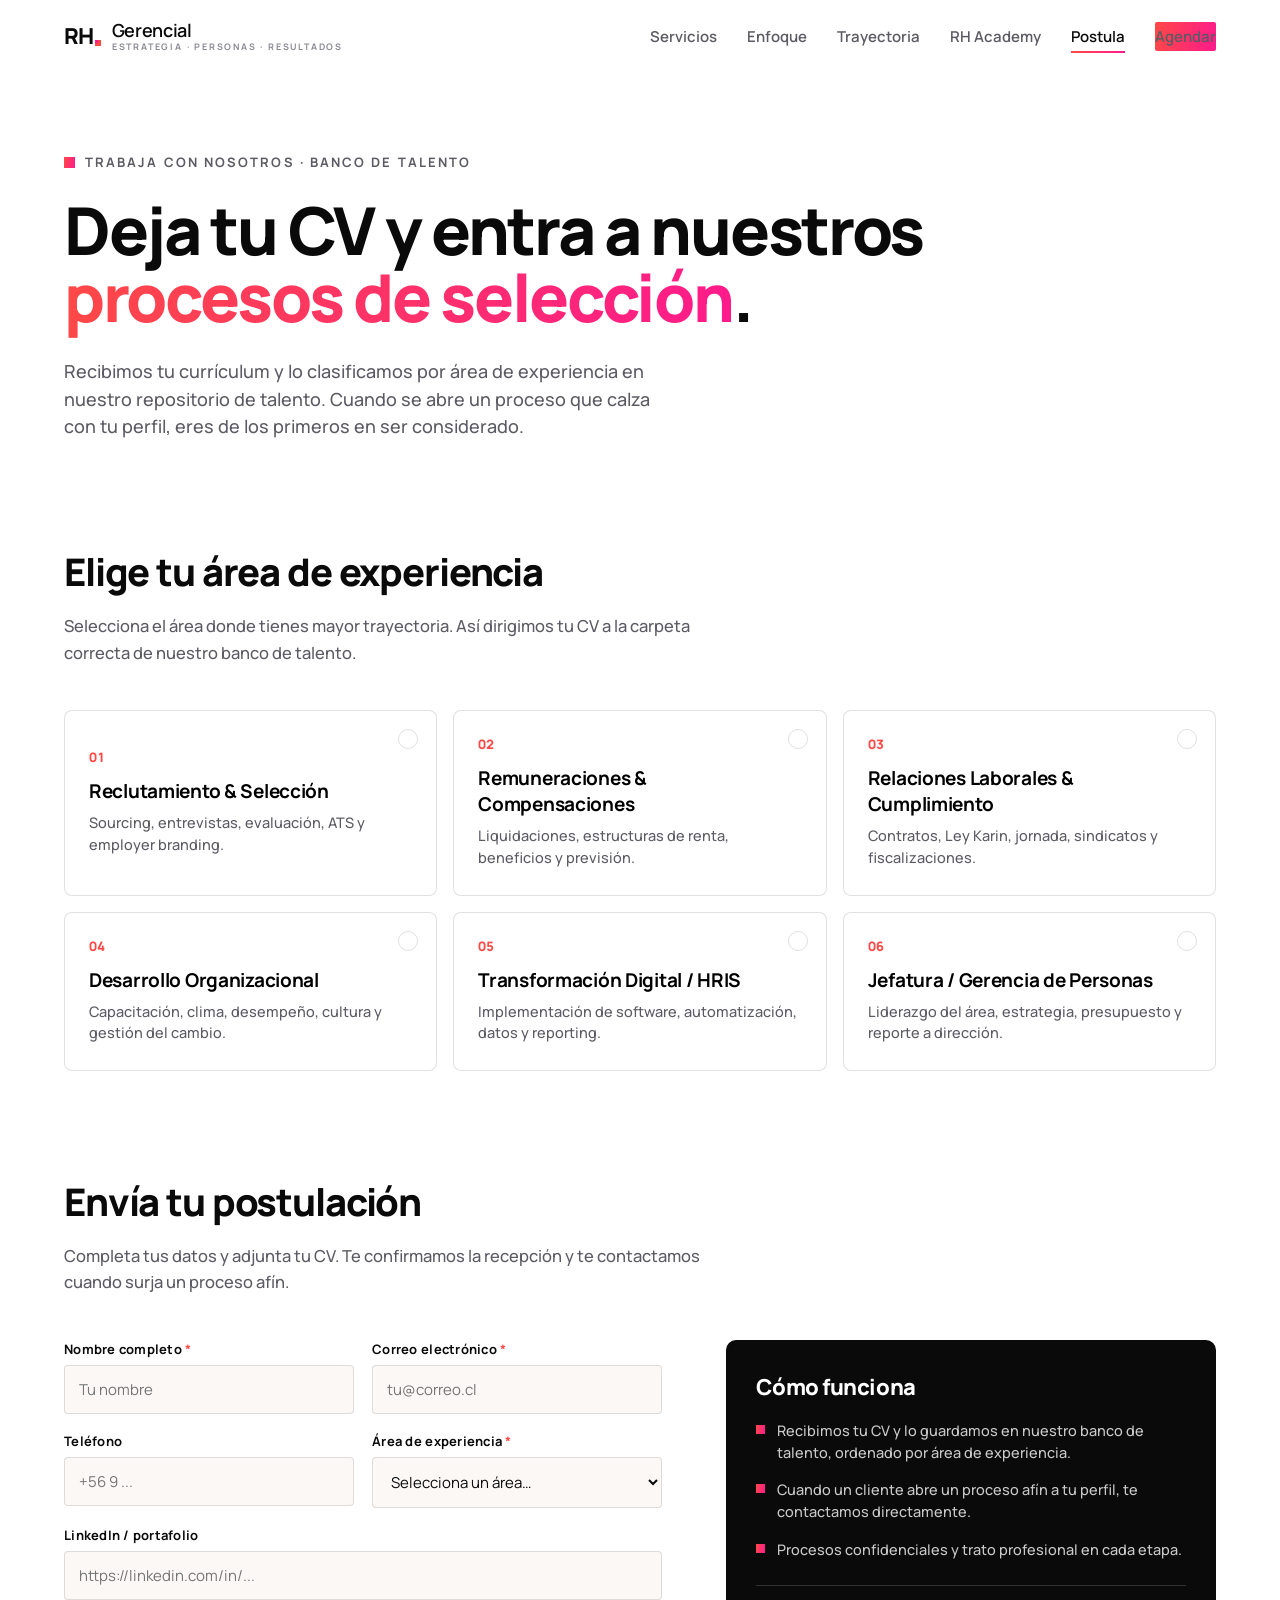
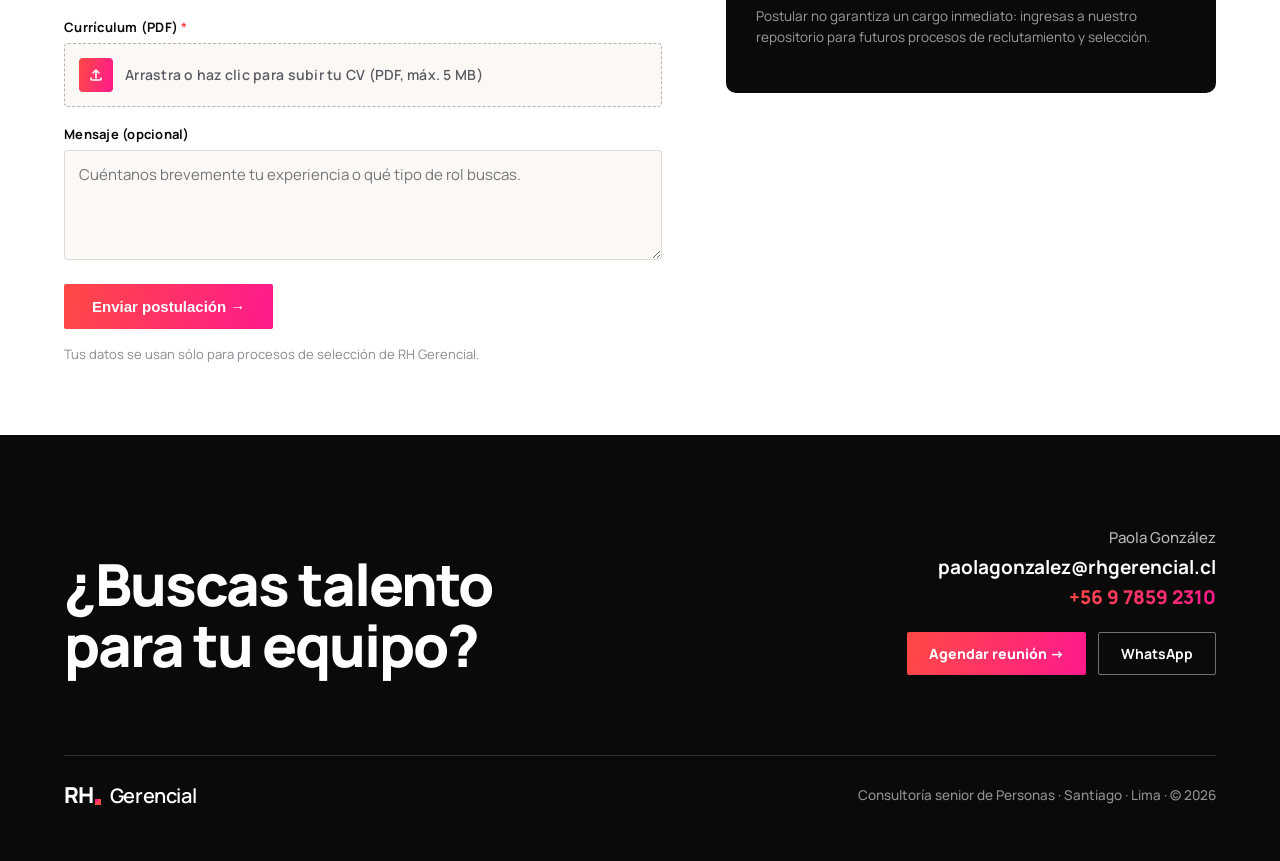
==== postula.html @ 99733caf "actualiza siitio" ====
<!DOCTYPE html>
<html lang="es">
<head>
<meta charset="utf-8" />
<meta name="viewport" content="width=device-width, initial-scale=1" />
<title>Postula · RH Gerencial</title>
<meta name="description" content="Deja tu CV en RH Gerencial. Lo clasificamos por área de experiencia para nuestros procesos de reclutamiento y selección." />
<meta name="theme-color" content="#0A0A0B" />
<link rel="icon" type="image/png" sizes="32x32" href="assets/favicon/favicon-32.png" />
<link rel="preconnect" href="https://fonts.googleapis.com" />
<link rel="preconnect" href="https://fonts.gstatic.com" crossorigin />
<link href="https://fonts.googleapis.com/css2?family=Manrope:wght@400;500;600;700;800&display=swap" rel="stylesheet" />
<link rel="stylesheet" href="site.css" />
<style>
  .page-hero { padding-top: clamp(48px, 7vw, 80px); }
  .page-hero h1 { font-weight: 800; font-size: clamp(36px, 5.4vw, 66px); line-height: 1.02; letter-spacing: -0.035em; margin: 0; max-width: 900px; text-wrap: balance; }
  .page-hero .lead { font-size: 18px; line-height: 1.55; color: var(--grey); font-weight: 500; max-width: 620px; margin: 26px 0 0; }

  .section { padding-top: clamp(60px, 9vw, 104px); }
  .blk-head h2 { font-weight: 800; font-size: clamp(26px, 3.2vw, 38px); letter-spacing: -0.03em; margin: 0; }
  .blk-head p { font-size: 16.5px; line-height: 1.6; color: var(--grey); font-weight: 500; margin: 16px 0 0; max-width: 640px; }

  /* areas */
  .areas { display: grid; grid-template-columns: repeat(3, 1fr); gap: 16px; margin-top: 44px; }
  .area-card { text-align: left; border: 1px solid var(--rule); border-radius: 8px; padding: 24px 24px 26px; background: var(--white); cursor: pointer; font-family: inherit; transition: border-color .2s, transform .2s, background .2s; position: relative; }
  .area-card:hover { border-color: var(--coral); transform: translateY(-3px); }
  .area-card.sel { border-color: transparent; background: linear-gradient(var(--white), var(--white)) padding-box, var(--grad) border-box; border: 1.5px solid transparent; }
  .area-card .ac-n { font-size: 13px; font-weight: 800; color: var(--coral); font-variant-numeric: tabular-nums; }
  .area-card h3 { font-weight: 700; font-size: 19px; letter-spacing: -0.015em; margin: 12px 0 8px; }
  .area-card p { font-size: 14.5px; line-height: 1.5; color: var(--grey); font-weight: 500; margin: 0; }
  .area-card .tick { position: absolute; top: 18px; right: 18px; width: 20px; height: 20px; border-radius: 50%; border: 1.5px solid var(--rule); display: grid; place-items: center; transition: .2s; }
  .area-card.sel .tick { border-color: transparent; background: var(--grad); }
  .area-card .tick svg { width: 11px; height: 11px; opacity: 0; transition: .2s; }
  .area-card.sel .tick svg { opacity: 1; }

  /* form */
  .form-wrap { margin-top: 44px; display: grid; grid-template-columns: 1.1fr 0.9fr; gap: clamp(32px, 5vw, 72px); align-items: start; }
  .apply-form { display: grid; grid-template-columns: 1fr 1fr; gap: 18px; }
  .field { display: flex; flex-direction: column; gap: 7px; }
  .field.full { grid-column: 1 / -1; }
  .field label { font-size: 13px; font-weight: 700; letter-spacing: 0.02em; color: var(--black); }
  .field label .req { color: var(--coral); }
  .field input, .field select, .field textarea {
    font-family: inherit; font-size: 15px; color: var(--black); background: var(--paper3);
    border: 1px solid var(--rule); border-radius: 4px; padding: 13px 14px; min-height: 48px; transition: border-color .18s, background .18s; width: 100%;
  }
  .field textarea { min-height: 110px; resize: vertical; }
  .field input:focus, .field select:focus, .field textarea:focus { outline: none; border-color: var(--fucsia); background: var(--white); }
  .field .file { display: flex; align-items: center; gap: 12px; border: 1px dashed rgba(10,10,11,0.28); border-radius: 4px; padding: 14px; background: var(--paper3); min-height: 48px; cursor: pointer; transition: border-color .18s; }
  .field .file:hover { border-color: var(--coral); }
  .field .file input { display: none; }
  .field .file .fl-ic { width: 34px; height: 34px; border-radius: 4px; background: var(--grad); display: grid; place-items: center; flex: 0 0 auto; }
  .field .file .fl-tx { font-size: 14px; font-weight: 600; color: var(--grey); }
  .form-submit { grid-column: 1 / -1; display: flex; align-items: center; gap: 16px; flex-wrap: wrap; margin-top: 6px; }
  .btn-grad.lg { font-size: 15px; padding: 14px 28px; }
  .form-note { font-size: 13px; color: var(--grey-soft); }

  .aside { background: var(--black); color: var(--white); border-radius: 10px; padding: 32px 30px; }
  .aside h3 { font-weight: 800; font-size: 22px; letter-spacing: -0.02em; margin: 0 0 18px; }
  .aside ul { list-style: none; margin: 0; padding: 0; display: flex; flex-direction: column; gap: 16px; }
  .aside li { display: flex; gap: 12px; align-items: flex-start; font-size: 14.5px; line-height: 1.5; color: rgba(255,255,255,0.78); font-weight: 500; }
  .aside li .b { width: 9px; height: 9px; background: var(--grad); flex: 0 0 auto; margin-top: 5px; }
  .aside .note { margin-top: 24px; padding-top: 20px; border-top: 1px solid rgba(255,255,255,0.16); font-size: 13.5px; color: rgba(255,255,255,0.6); line-height: 1.55; }

  .thanks { display: none; margin-top: 44px; border: 1.5px solid transparent; background: linear-gradient(var(--paper3), var(--paper3)) padding-box, var(--grad) border-box; border-radius: 10px; padding: 32px 30px; }
  .thanks.show { display: block; }
  .thanks h3 { font-weight: 800; font-size: 24px; letter-spacing: -0.02em; margin: 0 0 8px; }
  .thanks p { font-size: 16px; color: var(--grey); font-weight: 500; margin: 0; line-height: 1.55; }

  @media (max-width: 980px) {
    .areas { grid-template-columns: 1fr; }
    .form-wrap { grid-template-columns: 1fr; }
    .apply-form { grid-template-columns: 1fr; }
  }
</style>
<!-- Google tag (gtag.js) -->
<script async src="https://www.googletagmanager.com/gtag/js?id=G-5E2YBWXH9C"></script>
<script>
  window.dataLayer = window.dataLayer || [];
  function gtag(){dataLayer.push(arguments);}
  gtag('js', new Date());

  gtag('config', 'G-5E2YBWXH9C');
</script>
</head>
<body>

<header class="nav" id="site-header">
  <div class="wrap nav-inner">
    <a href="index.html" class="logo lockup" aria-label="RH Gerencial — inicio">
      <span class="rh">RH<span class="sq"><i></i><i></i></span></span>
      <span class="logo-stack">
        <span class="word">Gerencial</span>
        <span class="tagline">Estrategia · Personas · Resultados</span>
      </span>
    </a>
    <nav class="nav-links" id="nav-links">
      <a href="index.html#servicios">Servicios</a>
      <a href="index.html#enfoque">Enfoque</a>
      <a href="index.html#trayectoria">Trayectoria</a>
      <a href="rh-academy.html">RH Academy</a>
      <a href="postula.html" class="active">Postula</a>
      <a href="index.html#contacto" class="btn-grad">Agendar</a>
    </nav>
    <button class="hamburger" id="hamburger" aria-label="Abrir menú" aria-expanded="false">
      <span></span><span></span><span></span>
    </button>
  </div>
</header>

<main>
  <section class="page-hero wrap">
    <div class="label"><span class="dot"></span><span>Trabaja con nosotros · Banco de talento</span></div>
    <h1>Deja tu CV y entra a nuestros <span class="grad-text">procesos de selección</span>.</h1>
    <p class="lead">Recibimos tu currículum y lo clasificamos por área de experiencia en nuestro repositorio de talento. Cuando se abre un proceso que calza con tu perfil, eres de los primeros en ser considerado.</p>
  </section>

  <!-- ÁREAS -->
  <section class="section wrap">
    <div class="blk-head">
      <h2>Elige tu área de experiencia</h2>
      <p>Selecciona el área donde tienes mayor trayectoria. Así dirigimos tu CV a la carpeta correcta de nuestro banco de talento.</p>
    </div>
    <div class="areas" id="areas">
      <button type="button" class="area-card" data-area="Reclutamiento & Selección">
        <span class="tick"><svg viewBox="0 0 12 12" fill="none"><path d="M2 6.5l2.5 2.5L10 3" stroke="#fff" stroke-width="2" stroke-linecap="round" stroke-linejoin="round"/></svg></span>
        <div class="ac-n">01</div><h3>Reclutamiento &amp; Selección</h3>
        <p>Sourcing, entrevistas, evaluación, ATS y employer branding.</p>
      </button>
      <button type="button" class="area-card" data-area="Remuneraciones & Compensaciones">
        <span class="tick"><svg viewBox="0 0 12 12" fill="none"><path d="M2 6.5l2.5 2.5L10 3" stroke="#fff" stroke-width="2" stroke-linecap="round" stroke-linejoin="round"/></svg></span>
        <div class="ac-n">02</div><h3>Remuneraciones &amp; Compensaciones</h3>
        <p>Liquidaciones, estructuras de renta, beneficios y previsión.</p>
      </button>
      <button type="button" class="area-card" data-area="Relaciones Laborales & Cumplimiento">
        <span class="tick"><svg viewBox="0 0 12 12" fill="none"><path d="M2 6.5l2.5 2.5L10 3" stroke="#fff" stroke-width="2" stroke-linecap="round" stroke-linejoin="round"/></svg></span>
        <div class="ac-n">03</div><h3>Relaciones Laborales &amp; Cumplimiento</h3>
        <p>Contratos, Ley Karin, jornada, sindicatos y fiscalizaciones.</p>
      </button>
      <button type="button" class="area-card" data-area="Desarrollo Organizacional">
        <span class="tick"><svg viewBox="0 0 12 12" fill="none"><path d="M2 6.5l2.5 2.5L10 3" stroke="#fff" stroke-width="2" stroke-linecap="round" stroke-linejoin="round"/></svg></span>
        <div class="ac-n">04</div><h3>Desarrollo Organizacional</h3>
        <p>Capacitación, clima, desempeño, cultura y gestión del cambio.</p>
      </button>
      <button type="button" class="area-card" data-area="Transformación Digital / HRIS">
        <span class="tick"><svg viewBox="0 0 12 12" fill="none"><path d="M2 6.5l2.5 2.5L10 3" stroke="#fff" stroke-width="2" stroke-linecap="round" stroke-linejoin="round"/></svg></span>
        <div class="ac-n">05</div><h3>Transformación Digital / HRIS</h3>
        <p>Implementación de software, automatización, datos y reporting.</p>
      </button>
      <button type="button" class="area-card" data-area="Jefatura / Gerencia de Personas">
        <span class="tick"><svg viewBox="0 0 12 12" fill="none"><path d="M2 6.5l2.5 2.5L10 3" stroke="#fff" stroke-width="2" stroke-linecap="round" stroke-linejoin="round"/></svg></span>
        <div class="ac-n">06</div><h3>Jefatura / Gerencia de Personas</h3>
        <p>Liderazgo del área, estrategia, presupuesto y reporte a dirección.</p>
      </button>
    </div>
  </section>

  <!-- FORMULARIO -->
  <section class="section wrap" id="formulario" style="padding-bottom: clamp(40px,7vw,72px)">
    <div class="blk-head">
      <h2>Envía tu postulación</h2>
      <p>Completa tus datos y adjunta tu CV. Te confirmamos la recepción y te contactamos cuando surja un proceso afín.</p>
    </div>

    <div class="form-wrap">
      <!-- Conecta este formulario a tu repositorio: cambia el action por tu endpoint (Google Form, Formspree, ATS o correo). -->
      <form class="apply-form" id="cvForm" novalidate>
        <div class="field">
          <label for="nombre">Nombre completo <span class="req">*</span></label>
          <input type="text" id="nombre" name="nombre" placeholder="Tu nombre" required />
        </div>
        <div class="field">
          <label for="email">Correo electrónico <span class="req">*</span></label>
          <input type="email" id="email" name="email" placeholder="tu@correo.cl" required />
        </div>
        <div class="field">
          <label for="telefono">Teléfono</label>
          <input type="tel" id="telefono" name="telefono" placeholder="+56 9 ..." />
        </div>
        <div class="field">
          <label for="area">Área de experiencia <span class="req">*</span></label>
          <select id="area" name="area" required>
            <option value="" selected disabled>Selecciona un área…</option>
            <option>Reclutamiento &amp; Selección</option>
            <option>Remuneraciones &amp; Compensaciones</option>
            <option>Relaciones Laborales &amp; Cumplimiento</option>
            <option>Desarrollo Organizacional</option>
            <option>Transformación Digital / HRIS</option>
            <option>Jefatura / Gerencia de Personas</option>
          </select>
        </div>
        <div class="field full">
          <label for="linkedin">LinkedIn / portafolio</label>
          <input type="url" id="linkedin" name="linkedin" placeholder="https://linkedin.com/in/..." />
        </div>
        <div class="field full">
          <label>Currículum (PDF) <span class="req">*</span></label>
          <label class="file" for="cv">
            <span class="fl-ic"><svg width="16" height="16" viewBox="0 0 16 16" fill="none"><path d="M8 11V3M8 3L5 6M8 3l3 3M3 11v1a1 1 0 001 1h8a1 1 0 001-1v-1" stroke="#fff" stroke-width="1.6" stroke-linecap="round" stroke-linejoin="round"/></svg></span>
            <span class="fl-tx" id="fileLabel">Arrastra o haz clic para subir tu CV (PDF, máx. 5 MB)</span>
            <input type="file" id="cv" name="cv" accept=".pdf,.doc,.docx" required />
          </label>
        </div>
        <div class="field full">
          <label for="mensaje">Mensaje (opcional)</label>
          <textarea id="mensaje" name="mensaje" placeholder="Cuéntanos brevemente tu experiencia o qué tipo de rol buscas."></textarea>
        </div>
        <div class="form-submit">
          <button type="submit" class="btn-grad lg">Enviar postulación →</button>
          <span class="form-note">Tus datos se usan sólo para procesos de selección de RH Gerencial.</span>
        </div>
      </form>

      <aside class="aside">
        <h3>Cómo funciona</h3>
        <ul>
          <li><span class="b"></span><span>Recibimos tu CV y lo guardamos en nuestro banco de talento, ordenado por área de experiencia.</span></li>
          <li><span class="b"></span><span>Cuando un cliente abre un proceso afín a tu perfil, te contactamos directamente.</span></li>
          <li><span class="b"></span><span>Procesos confidenciales y trato profesional en cada etapa.</span></li>
        </ul>
        <p class="note">Postular no garantiza un cargo inmediato: ingresas a nuestro repositorio para futuros procesos de reclutamiento y selección.</p>
      </aside>
    </div>

    <div class="thanks" id="thanks">
      <h3>¡Gracias por postular! ✦</h3>
      <p>Recibimos tu información y la sumamos a nuestro banco de talento en el área seleccionada. Te contactaremos cuando se abra un proceso afín a tu perfil.</p>
    </div>
  </section>
</main>

<footer class="site" id="contacto">
  <div class="wrap">
    <div class="foot-top">
      <h2>¿Buscas talento<br/>para tu equipo?</h2>
      <div class="foot-contact">
        <div class="name">Paola González</div>
        <a class="mail" href="mailto:paolagonzalez@rhgerencial.cl">paolagonzalez@rhgerencial.cl</a>
        <div class="phone grad-text">+56 9 7859 2310</div>
        <div class="foot-cta">
          <a class="btn-grad" href="index.html#contacto">Agendar reunión →</a>
          <a class="btn-out" href="https://wa.me/56978592310" target="_blank" rel="noopener">WhatsApp</a>
        </div>
      </div>
    </div>
    <div class="foot-bottom">
      <a href="index.html" class="logo">
        <span class="rh" style="color:#fff">RH<span class="sq"><i></i><i></i></span></span>
        <span class="word" style="color:#fff">Gerencial</span>
      </a>
      <span>Consultoría senior de Personas · Santiago · Lima · © 2026</span>
    </div>
  </div>
</footer>

<script src="nav.js"></script>
<script>
  // Area cards <-> select sync
  var areaCards = document.querySelectorAll('#areas .area-card');
  var areaSelect = document.getElementById('area');
  areaCards.forEach(function (c) {
    c.addEventListener('click', function () {
      areaCards.forEach(function (x) { x.classList.remove('sel'); });
      c.classList.add('sel');
      if (areaSelect) areaSelect.value = c.getAttribute('data-area');
    });
  });
  if (areaSelect) areaSelect.addEventListener('change', function () {
    areaCards.forEach(function (x) { x.classList.toggle('sel', x.getAttribute('data-area') === areaSelect.value); });
  });

  // File label
  var cv = document.getElementById('cv');
  var fileLabel = document.getElementById('fileLabel');
  if (cv) cv.addEventListener('change', function () {
    fileLabel.textContent = cv.files && cv.files.length ? cv.files[0].name : 'Arrastra o haz clic para subir tu CV (PDF, máx. 5 MB)';
  });

  // Submit (demo: muestra confirmación. Conecta a tu repositorio reemplazando este bloque.)
  var form = document.getElementById('cvForm');
  var thanks = document.getElementById('thanks');
  if (form) form.addEventListener('submit', function (e) {
    e.preventDefault();
    if (!form.checkValidity()) { form.reportValidity(); return; }
    form.style.display = 'none';
    document.querySelector('.aside').style.display = 'none';
    thanks.classList.add('show');
    thanks.scrollIntoView ? null : null;
    window.scrollTo({ top: thanks.getBoundingClientRect().top + window.scrollY - 100, behavior: 'smooth' });
  });
</script>
</body>
</html>
---- site.css ----
/* ===========================================================
   RH Gerencial — sistema de diseño compartido (Coral & Fucsia)
   Usado por: RH Gerencial.html · RH Academy.html · Postula.html
   =========================================================== */
:root {
  --white:  #FFFFFF;
  --paper2: #F4F4F6;
  --paper3: #FBF8F6;
  --black:  #0A0A0B;
  --black-alt: #141416;
  --grey:   #5B5B63;          /* texto secundario (oscurecido para mejor contraste) */
  --grey-soft: #8A8A92;
  --grey-40: rgba(10,10,11,0.40);
  --rule:   rgba(10,10,11,0.12);
  --coral:  #FF4946;
  --fucsia: #FF1A8C;
  --grad:   linear-gradient(100deg, #FF4946 0%, #FF1A8C 100%);
  --pad:    clamp(20px, 5vw, 64px);
  --maxw:   1320px;
  font-family: "Manrope", system-ui, sans-serif;
}
* { box-sizing: border-box; }
html { scroll-behavior: smooth; }
body {
  margin: 0; background: var(--white); color: var(--black);
  -webkit-font-smoothing: antialiased; text-rendering: optimizeLegibility;
}
section, footer, header { scroll-margin-top: 84px; }
a { color: inherit; text-decoration: none; }
.wrap { max-width: var(--maxw); margin: 0 auto; padding-left: var(--pad); padding-right: var(--pad); }

.grad-text {
  background: var(--grad); -webkit-background-clip: text; background-clip: text;
  -webkit-text-fill-color: transparent; color: transparent;
}
.label { display: flex; align-items: center; gap: 10px; margin-bottom: 26px; }
.label .dot { width: 11px; height: 11px; background: var(--grad); flex: 0 0 auto; }
.label span { font-size: 13px; font-weight: 700; letter-spacing: 0.16em; text-transform: uppercase; color: var(--grey); }

/* ---- LOGO ---- */
.logo { display: inline-flex; align-items: baseline; gap: 9px; }
.logo.lockup { align-items: center; gap: 11px; }
.logo .logo-stack { display: flex; flex-direction: column; gap: 3px; }
.logo.lockup .word { font-size: 18px; line-height: 1; }
.logo .tagline { font-size: 9px; font-weight: 700; letter-spacing: 0.2em; text-transform: uppercase; color: var(--grey-soft); white-space: nowrap; line-height: 1; }
.logo .rh { display: inline-flex; align-items: flex-end; font-weight: 800; font-size: 22px; letter-spacing: -0.05em; line-height: 1; }
.logo .sq { position: relative; width: 6px; height: 6px; margin-left: 2px; margin-bottom: 1px; }
.logo .sq i { position: absolute; inset: 0; background: var(--coral); }
.logo .sq i + i { left: 42%; top: 42%; width: 58%; height: 58%; background: var(--fucsia); inset: auto; }
.logo .word { font-weight: 600; font-size: 20px; letter-spacing: -0.02em; }

/* ---- HEADER / NAV ---- */
header.nav {
  position: sticky; top: 0; z-index: 50; background: rgba(255,255,255,0.88);
  backdrop-filter: saturate(180%) blur(14px); -webkit-backdrop-filter: saturate(180%) blur(14px);
  border-bottom: 1px solid transparent; transition: border-color .25s, box-shadow .25s;
}
header.nav.scrolled { border-bottom-color: var(--rule); box-shadow: 0 6px 24px -16px rgba(10,10,11,0.4); }
.nav-inner { display: flex; align-items: center; justify-content: space-between; height: 72px; gap: 24px; }
.nav-links { display: flex; align-items: center; gap: 30px; }
.nav-links a { font-size: 15px; font-weight: 600; color: var(--grey); position: relative; padding: 4px 0; transition: color .18s; white-space: nowrap; }
.nav-links a::after { content: ""; position: absolute; left: 0; bottom: -2px; height: 2px; width: 0; background: var(--grad); transition: width .22s ease; }
.nav-links a:hover { color: var(--black); }
.nav-links a.active { color: var(--black); }
.nav-links a.active::after { width: 100%; }
.nav-links a:hover::after { width: 100%; }
.btn-grad {
  display: inline-flex; align-items: center; gap: 8px; font-size: 14px; font-weight: 800; white-space: nowrap;
  color: var(--white); background: var(--grad); border-radius: 2px; padding: 11px 22px;
  transition: transform .16s ease, box-shadow .16s ease; box-shadow: 0 0 0 rgba(255,26,140,0);
  border: none; cursor: pointer;
}
.btn-grad:hover { transform: translateY(-2px); box-shadow: 0 12px 24px -10px rgba(255,26,140,0.6); }
.btn-out { display: inline-flex; align-items: center; gap: 8px; font-size: 14px; font-weight: 700; white-space: nowrap; color: var(--white);
  border: 1px solid rgba(255,255,255,0.42); border-radius: 2px; padding: 11px 22px; transition: border-color .18s, background .18s; cursor: pointer; }
.btn-out:hover { border-color: var(--white); background: rgba(255,255,255,0.09); }
.btn-dark { display: inline-flex; align-items: center; gap: 8px; font-size: 14px; font-weight: 700; white-space: nowrap; color: var(--black);
  border: 1px solid var(--black); border-radius: 2px; padding: 11px 22px; transition: background .18s, color .18s; cursor: pointer; }
.btn-dark:hover { background: var(--black); color: var(--white); }
.hamburger { display: none; background: none; border: none; cursor: pointer; padding: 8px; }
.hamburger span { display: block; width: 24px; height: 2px; background: var(--black); margin: 5px 0; transition: .25s; }

/* ---- FOOTER / CONTACTO ---- */
footer.site { background: var(--black); color: var(--white); padding: clamp(64px, 9vw, 92px) 0 52px; }
.foot-top { display: flex; justify-content: space-between; align-items: flex-end; gap: 40px; flex-wrap: wrap; }
.foot-top h2 { font-weight: 800; font-size: clamp(34px, 4.8vw, 58px); line-height: 1.04; letter-spacing: -0.035em; margin: 0; }
.foot-contact { text-align: right; min-width: 280px; }
.foot-contact .name { font-size: 15px; color: rgba(255,255,255,0.7); margin-bottom: 6px; font-weight: 500; }
.foot-contact .mail { font-size: 19px; font-weight: 700; }
.foot-contact .mail:hover { text-decoration: underline; }
.foot-contact .phone { font-size: 19px; font-weight: 800; width: fit-content; margin-left: auto; margin-top: 4px; white-space: nowrap; }
.foot-cta { display: flex; gap: 12px; justify-content: flex-end; margin-top: 22px; flex-wrap: wrap; }
.foot-bottom { display: flex; justify-content: space-between; align-items: center; margin-top: 80px; padding-top: 26px; border-top: 1px solid rgba(255,255,255,0.16); font-size: 13.5px; color: rgba(255,255,255,0.55); font-weight: 500; gap: 16px; flex-wrap: wrap; }

/* ---- RESPONSIVE (compartido) ---- */
@media (max-width: 980px) {
  .nav-links { position: fixed; inset: 72px 0 auto 0; flex-direction: column; align-items: flex-start;
    gap: 0; background: var(--white); border-bottom: 1px solid var(--rule); padding: 8px var(--pad) 20px;
    transform: translateY(-130%); transition: transform .3s ease; box-shadow: 0 16px 30px -20px rgba(0,0,0,.4); z-index: 49; }
  .nav-links.open { transform: translateY(0); }
  .nav-links a { width: 100%; padding: 14px 0; font-size: 17px; border-bottom: 1px solid var(--rule); }
  .nav-links a:last-of-type { border-bottom: none; }
  .nav-links .btn-grad { margin-top: 12px; }
  .hamburger { display: block; }
  .foot-top { flex-direction: column; align-items: flex-start; }
  .foot-contact { text-align: left; min-width: 0; }
  .foot-contact .phone { margin-left: 0; }
  .foot-cta { justify-content: flex-start; }
}
@media (prefers-reduced-motion: reduce) { html { scroll-behavior: auto; } }
@media (max-width: 400px) { .logo .tagline { display: none; } }
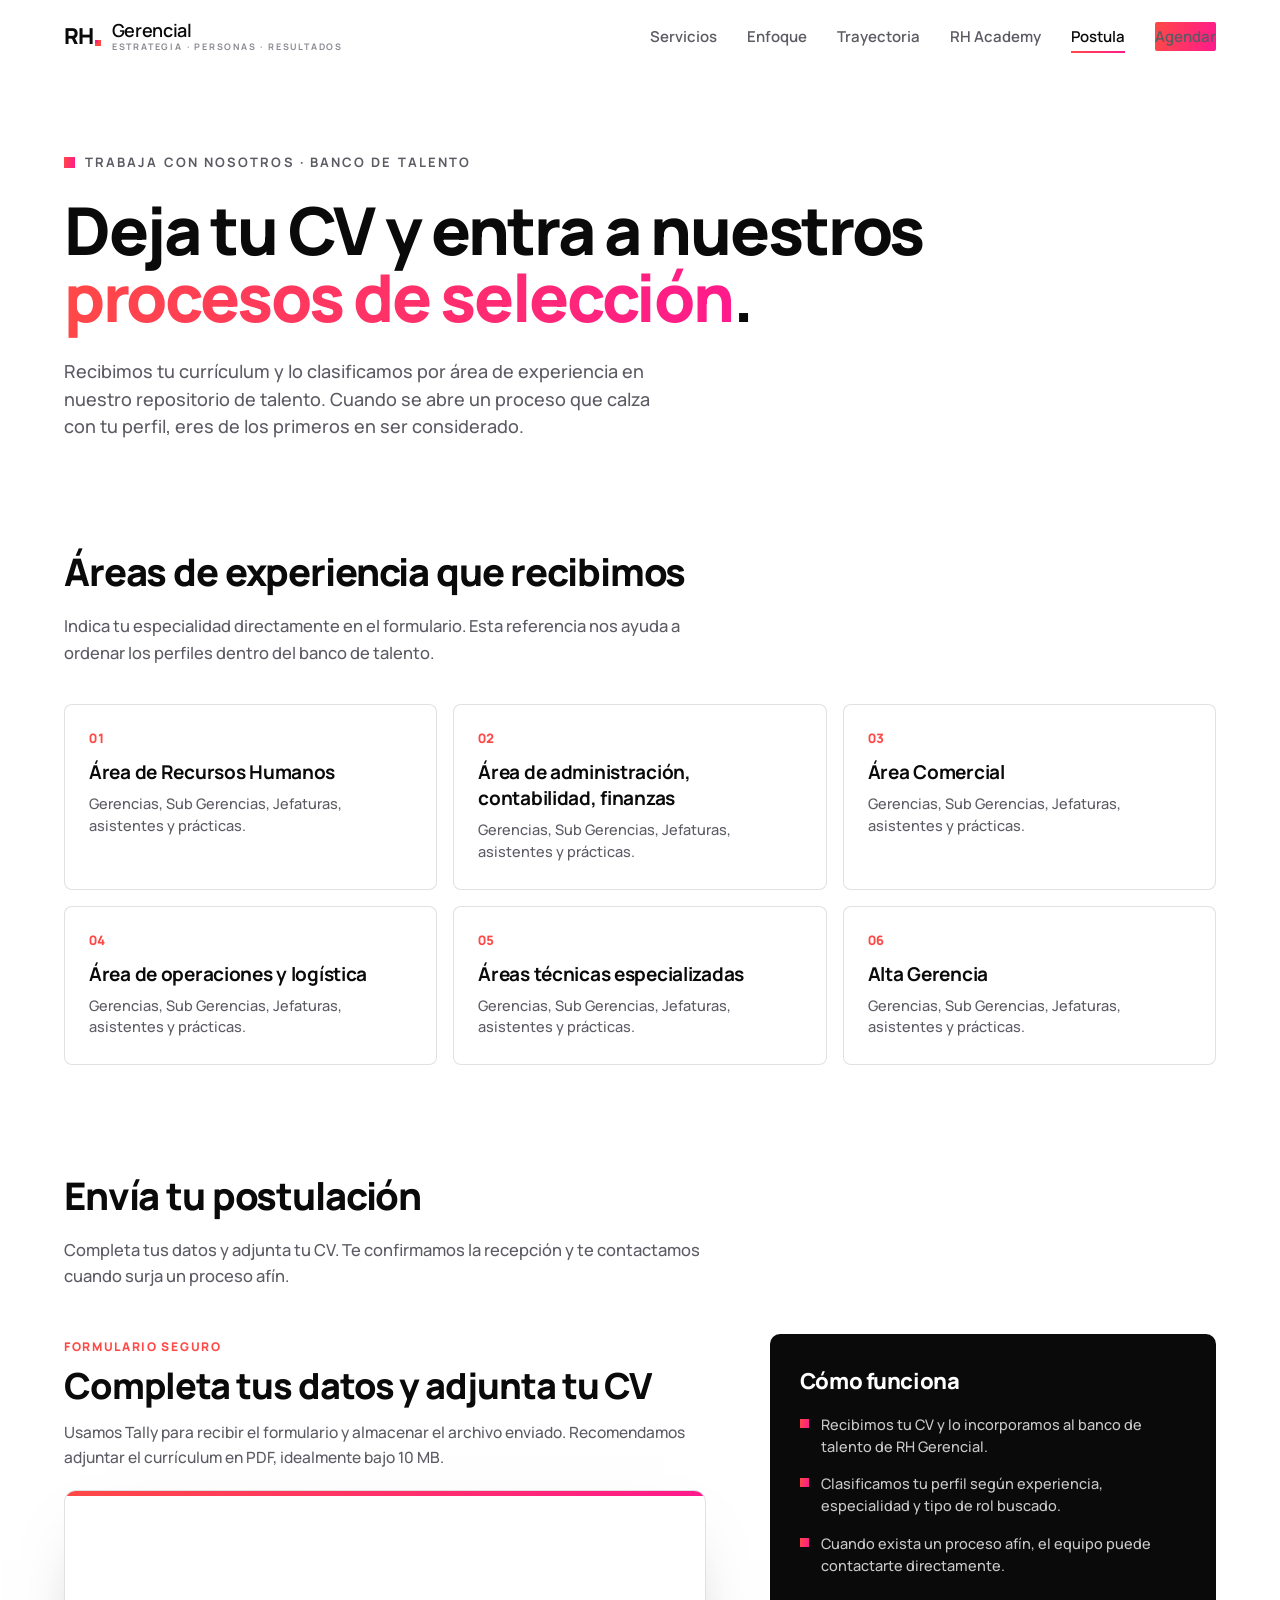
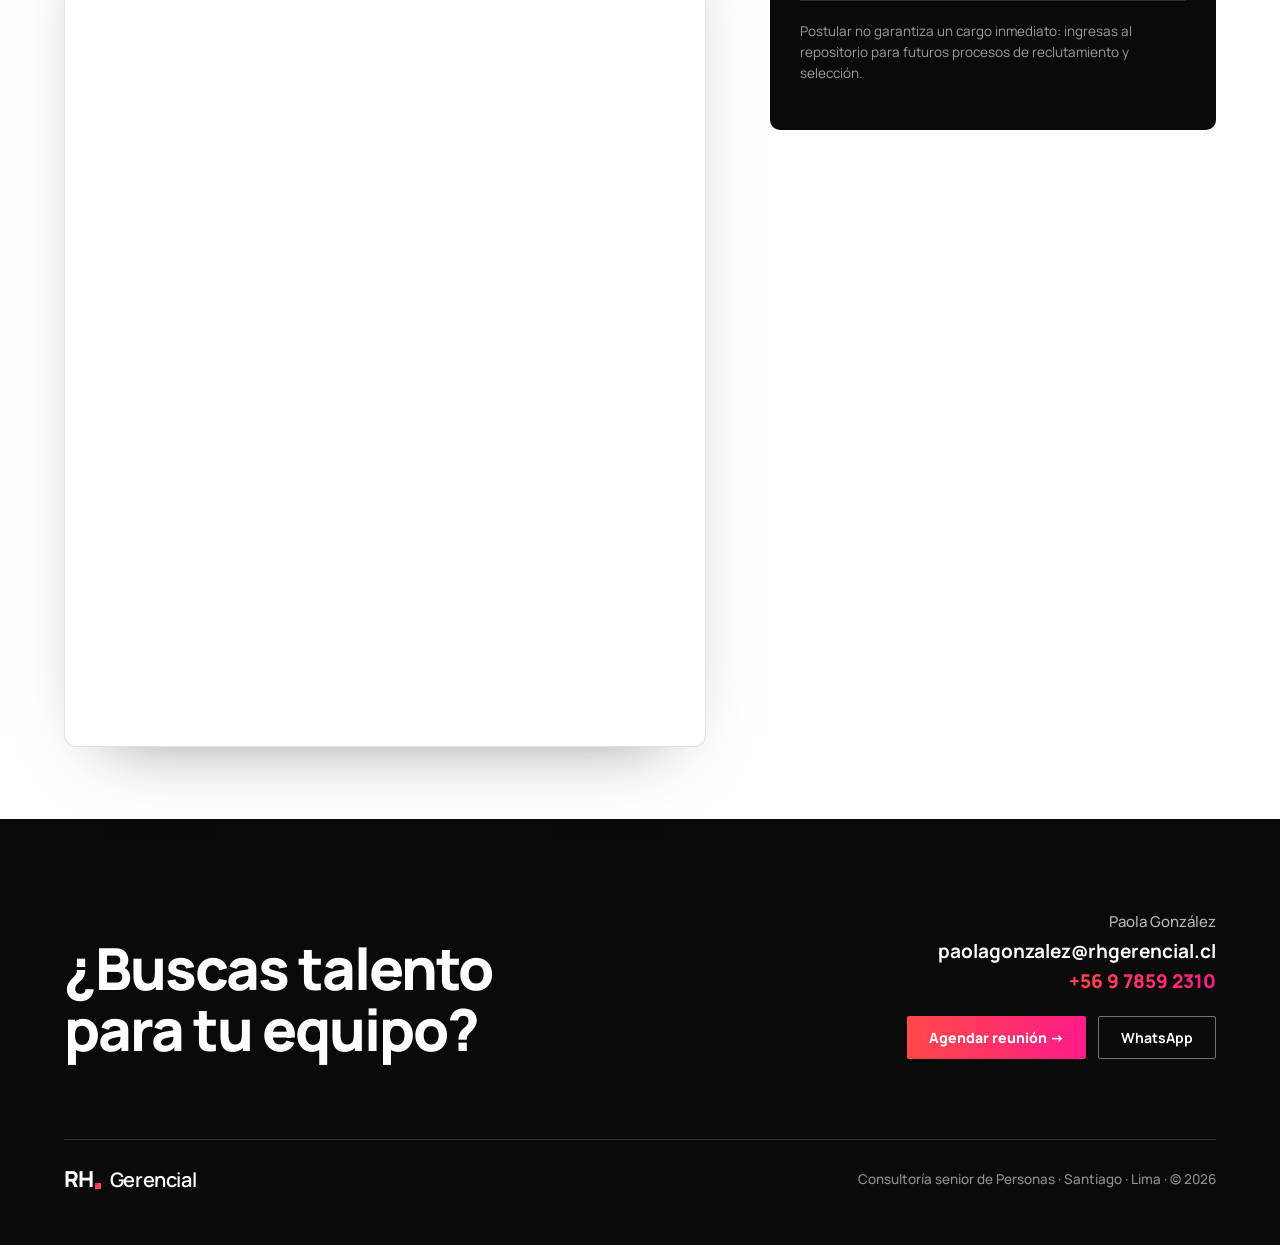
==== commit 3ac8ebee: "Cambios formulario y tarjetas descarga guía" ====
--- a/postula.html
+++ b/postula.html
@@ -1,16 +1,31 @@
 <!DOCTYPE html>
+
 <html lang="es">
 <head>
-<meta charset="utf-8" />
-<meta name="viewport" content="width=device-width, initial-scale=1" />
+<meta charset="utf-8"/>
+<meta content="width=device-width, initial-scale=1" name="viewport"/>
 <title>Postula · RH Gerencial</title>
-<meta name="description" content="Deja tu CV en RH Gerencial. Lo clasificamos por área de experiencia para nuestros procesos de reclutamiento y selección." />
-<meta name="theme-color" content="#0A0A0B" />
-<link rel="icon" type="image/png" sizes="32x32" href="assets/favicon/favicon-32.png" />
-<link rel="preconnect" href="https://fonts.googleapis.com" />
-<link rel="preconnect" href="https://fonts.gstatic.com" crossorigin />
-<link href="https://fonts.googleapis.com/css2?family=Manrope:wght@400;500;600;700;800&display=swap" rel="stylesheet" />
-<link rel="stylesheet" href="site.css" />
+<meta content="Deja tu CV en RH Gerencial. Lo clasificamos por área de experiencia para nuestros procesos de reclutamiento y selección." name="description"/>
+<meta content="#0A0A0B" name="theme-color"/>
+<link href="assets/favicon/favicon.ico" rel="icon" sizes="any"/>
+<link href="assets/favicon/favicon-32.png" rel="icon" sizes="32x32" type="image/png"/>
+<link href="assets/favicon/apple-touch-icon.png" rel="apple-touch-icon" sizes="180x180"/>
+<meta property="og:type" content="website"/>
+<meta property="og:site_name" content="RH Gerencial"/>
+<meta property="og:title" content="Postula · RH Gerencial"/>
+<meta property="og:description" content="Deja tu CV en RH Gerencial. Lo clasificamos por área de experiencia para nuestros procesos de reclutamiento y selección."/>
+<meta property="og:url" content="https://rhgerencial.cl/postula.html"/>
+<meta property="og:image" content="https://rhgerencial.cl/assets/img/og-rh-gerencial.jpg"/>
+<meta property="og:image:width" content="1200"/>
+<meta property="og:image:height" content="630"/>
+<meta name="twitter:card" content="summary_large_image"/>
+<meta name="twitter:title" content="Postula · RH Gerencial"/>
+<meta name="twitter:description" content="Deja tu CV en RH Gerencial. Lo clasificamos por área de experiencia para nuestros procesos de reclutamiento y selección."/>
+<meta name="twitter:image" content="https://rhgerencial.cl/assets/img/og-rh-gerencial.jpg"/>
+<link href="https://fonts.googleapis.com" rel="preconnect"/>
+<link crossorigin="" href="https://fonts.gstatic.com" rel="preconnect"/>
+<link href="https://fonts.googleapis.com/css2?family=Manrope:wght@400;500;600;700;800&amp;display=swap" rel="stylesheet"/>
+<link href="site.css" rel="stylesheet"/>
 <style>
   .page-hero { padding-top: clamp(48px, 7vw, 80px); }
   .page-hero h1 { font-weight: 800; font-size: clamp(36px, 5.4vw, 66px); line-height: 1.02; letter-spacing: -0.035em; margin: 0; max-width: 900px; text-wrap: balance; }
@@ -72,9 +87,33 @@
     .form-wrap { grid-template-columns: 1fr; }
     .apply-form { grid-template-columns: 1fr; }
   }
+
+
+  /* Tally embed integrado */
+  .areas { margin-top: 38px; }
+  .area-card { cursor: default; }
+  .area-card:hover { border-color: var(--rule); transform: none; }
+  .area-card .tick { display: none; }
+
+  .tally-wrap { grid-template-columns: minmax(0, 1.18fr) minmax(280px, 0.82fr); }
+  .tally-panel { min-width: 0; }
+  .tally-panel-head { margin-bottom: 20px; max-width: 760px; }
+  .tally-kicker { display: inline-flex; margin-bottom: 12px; font-size: 12px; font-weight: 800; letter-spacing: 0.14em; text-transform: uppercase; color: var(--coral); }
+  .tally-panel-head h2 { font-weight: 800; font-size: clamp(26px, 3vw, 36px); letter-spacing: -0.03em; line-height: 1.08; margin: 0; }
+  .tally-panel-head p { font-size: 15.5px; line-height: 1.62; color: var(--grey); font-weight: 500; margin: 14px 0 0; }
+  .tally-form-card { position: relative; background: var(--white); border: 1px solid rgba(10,10,11,0.12); border-radius: 12px; overflow: hidden; box-shadow: 0 28px 70px -42px rgba(10,10,11,0.54); }
+  .tally-form-card::before { content: ""; display: block; height: 5px; background: var(--grad); }
+  .tally-form-card iframe { display: block; width: 100%; min-height: 850px; border: 0; background: transparent; }
+  .tally-aside { position: sticky; top: 104px; }
+
+  @media (max-width: 980px) {
+    .tally-wrap { grid-template-columns: 1fr; }
+    .tally-aside { position: static; }
+    .tally-form-card iframe { min-height: 980px; }
+  }
 </style>
 <!-- Google tag (gtag.js) -->
-<script async src="https://www.googletagmanager.com/gtag/js?id=G-5E2YBWXH9C"></script>
+<script async="" src="https://www.googletagmanager.com/gtag/js?id=G-5E2YBWXH9C"></script>
 <script>
   window.dataLayer = window.dataLayer || [];
   function gtag(){dataLayer.push(arguments);}
@@ -84,210 +123,129 @@
 </script>
 </head>
 <body>
-
 <header class="nav" id="site-header">
-  <div class="wrap nav-inner">
-    <a href="index.html" class="logo lockup" aria-label="RH Gerencial — inicio">
-      <span class="rh">RH<span class="sq"><i></i><i></i></span></span>
-      <span class="logo-stack">
-        <span class="word">Gerencial</span>
-        <span class="tagline">Estrategia · Personas · Resultados</span>
-      </span>
-    </a>
-    <nav class="nav-links" id="nav-links">
-      <a href="index.html#servicios">Servicios</a>
-      <a href="index.html#enfoque">Enfoque</a>
-      <a href="index.html#trayectoria">Trayectoria</a>
-      <a href="rh-academy.html">RH Academy</a>
-      <a href="postula.html" class="active">Postula</a>
-      <a href="index.html#contacto" class="btn-grad">Agendar</a>
-    </nav>
-    <button class="hamburger" id="hamburger" aria-label="Abrir menú" aria-expanded="false">
-      <span></span><span></span><span></span>
-    </button>
-  </div>
+<div class="wrap nav-inner">
+<a aria-label="RH Gerencial — inicio" class="logo lockup" href="index.html">
+<span class="rh">RH<span class="sq"><i></i><i></i></span></span>
+<span class="logo-stack">
+<span class="word">Gerencial</span>
+<span class="tagline">Estrategia · Personas · Resultados</span>
+</span>
+</a>
+<nav class="nav-links" id="nav-links">
+<a href="index.html#servicios">Servicios</a>
+<a href="index.html#enfoque">Enfoque</a>
+<a href="index.html#trayectoria">Trayectoria</a>
+<a href="rh-academy.html">RH Academy</a>
+<a class="active" href="postula.html">Postula</a>
+<a class="btn-grad" href="https://calendly.com/paolagonzalez-rhgerencial/30min?month=2026-06" rel="noopener" target="_blank">Agendar</a>
+</nav>
+<button aria-expanded="false" aria-label="Abrir menú" class="hamburger" id="hamburger">
+<span></span><span></span><span></span>
+</button>
+</div>
 </header>
-
 <main>
-  <section class="page-hero wrap">
-    <div class="label"><span class="dot"></span><span>Trabaja con nosotros · Banco de talento</span></div>
-    <h1>Deja tu CV y entra a nuestros <span class="grad-text">procesos de selección</span>.</h1>
-    <p class="lead">Recibimos tu currículum y lo clasificamos por área de experiencia en nuestro repositorio de talento. Cuando se abre un proceso que calza con tu perfil, eres de los primeros en ser considerado.</p>
-  </section>
-
-  <!-- ÁREAS -->
-  <section class="section wrap">
-    <div class="blk-head">
-      <h2>Elige tu área de experiencia</h2>
-      <p>Selecciona el área donde tienes mayor trayectoria. Así dirigimos tu CV a la carpeta correcta de nuestro banco de talento.</p>
-    </div>
-    <div class="areas" id="areas">
-      <button type="button" class="area-card" data-area="Reclutamiento & Selección">
-        <span class="tick"><svg viewBox="0 0 12 12" fill="none"><path d="M2 6.5l2.5 2.5L10 3" stroke="#fff" stroke-width="2" stroke-linecap="round" stroke-linejoin="round"/></svg></span>
-        <div class="ac-n">01</div><h3>Reclutamiento &amp; Selección</h3>
-        <p>Sourcing, entrevistas, evaluación, ATS y employer branding.</p>
-      </button>
-      <button type="button" class="area-card" data-area="Remuneraciones & Compensaciones">
-        <span class="tick"><svg viewBox="0 0 12 12" fill="none"><path d="M2 6.5l2.5 2.5L10 3" stroke="#fff" stroke-width="2" stroke-linecap="round" stroke-linejoin="round"/></svg></span>
-        <div class="ac-n">02</div><h3>Remuneraciones &amp; Compensaciones</h3>
-        <p>Liquidaciones, estructuras de renta, beneficios y previsión.</p>
-      </button>
-      <button type="button" class="area-card" data-area="Relaciones Laborales & Cumplimiento">
-        <span class="tick"><svg viewBox="0 0 12 12" fill="none"><path d="M2 6.5l2.5 2.5L10 3" stroke="#fff" stroke-width="2" stroke-linecap="round" stroke-linejoin="round"/></svg></span>
-        <div class="ac-n">03</div><h3>Relaciones Laborales &amp; Cumplimiento</h3>
-        <p>Contratos, Ley Karin, jornada, sindicatos y fiscalizaciones.</p>
-      </button>
-      <button type="button" class="area-card" data-area="Desarrollo Organizacional">
-        <span class="tick"><svg viewBox="0 0 12 12" fill="none"><path d="M2 6.5l2.5 2.5L10 3" stroke="#fff" stroke-width="2" stroke-linecap="round" stroke-linejoin="round"/></svg></span>
-        <div class="ac-n">04</div><h3>Desarrollo Organizacional</h3>
-        <p>Capacitación, clima, desempeño, cultura y gestión del cambio.</p>
-      </button>
-      <button type="button" class="area-card" data-area="Transformación Digital / HRIS">
-        <span class="tick"><svg viewBox="0 0 12 12" fill="none"><path d="M2 6.5l2.5 2.5L10 3" stroke="#fff" stroke-width="2" stroke-linecap="round" stroke-linejoin="round"/></svg></span>
-        <div class="ac-n">05</div><h3>Transformación Digital / HRIS</h3>
-        <p>Implementación de software, automatización, datos y reporting.</p>
-      </button>
-      <button type="button" class="area-card" data-area="Jefatura / Gerencia de Personas">
-        <span class="tick"><svg viewBox="0 0 12 12" fill="none"><path d="M2 6.5l2.5 2.5L10 3" stroke="#fff" stroke-width="2" stroke-linecap="round" stroke-linejoin="round"/></svg></span>
-        <div class="ac-n">06</div><h3>Jefatura / Gerencia de Personas</h3>
-        <p>Liderazgo del área, estrategia, presupuesto y reporte a dirección.</p>
-      </button>
-    </div>
-  </section>
-
-  <!-- FORMULARIO -->
-  <section class="section wrap" id="formulario" style="padding-bottom: clamp(40px,7vw,72px)">
-    <div class="blk-head">
-      <h2>Envía tu postulación</h2>
-      <p>Completa tus datos y adjunta tu CV. Te confirmamos la recepción y te contactamos cuando surja un proceso afín.</p>
-    </div>
-
-    <div class="form-wrap">
-      <!-- Conecta este formulario a tu repositorio: cambia el action por tu endpoint (Google Form, Formspree, ATS o correo). -->
-      <form class="apply-form" id="cvForm" novalidate>
-        <div class="field">
-          <label for="nombre">Nombre completo <span class="req">*</span></label>
-          <input type="text" id="nombre" name="nombre" placeholder="Tu nombre" required />
-        </div>
-        <div class="field">
-          <label for="email">Correo electrónico <span class="req">*</span></label>
-          <input type="email" id="email" name="email" placeholder="tu@correo.cl" required />
-        </div>
-        <div class="field">
-          <label for="telefono">Teléfono</label>
-          <input type="tel" id="telefono" name="telefono" placeholder="+56 9 ..." />
-        </div>
-        <div class="field">
-          <label for="area">Área de experiencia <span class="req">*</span></label>
-          <select id="area" name="area" required>
-            <option value="" selected disabled>Selecciona un área…</option>
-            <option>Reclutamiento &amp; Selección</option>
-            <option>Remuneraciones &amp; Compensaciones</option>
-            <option>Relaciones Laborales &amp; Cumplimiento</option>
-            <option>Desarrollo Organizacional</option>
-            <option>Transformación Digital / HRIS</option>
-            <option>Jefatura / Gerencia de Personas</option>
-          </select>
-        </div>
-        <div class="field full">
-          <label for="linkedin">LinkedIn / portafolio</label>
-          <input type="url" id="linkedin" name="linkedin" placeholder="https://linkedin.com/in/..." />
-        </div>
-        <div class="field full">
-          <label>Currículum (PDF) <span class="req">*</span></label>
-          <label class="file" for="cv">
-            <span class="fl-ic"><svg width="16" height="16" viewBox="0 0 16 16" fill="none"><path d="M8 11V3M8 3L5 6M8 3l3 3M3 11v1a1 1 0 001 1h8a1 1 0 001-1v-1" stroke="#fff" stroke-width="1.6" stroke-linecap="round" stroke-linejoin="round"/></svg></span>
-            <span class="fl-tx" id="fileLabel">Arrastra o haz clic para subir tu CV (PDF, máx. 5 MB)</span>
-            <input type="file" id="cv" name="cv" accept=".pdf,.doc,.docx" required />
-          </label>
-        </div>
-        <div class="field full">
-          <label for="mensaje">Mensaje (opcional)</label>
-          <textarea id="mensaje" name="mensaje" placeholder="Cuéntanos brevemente tu experiencia o qué tipo de rol buscas."></textarea>
-        </div>
-        <div class="form-submit">
-          <button type="submit" class="btn-grad lg">Enviar postulación →</button>
-          <span class="form-note">Tus datos se usan sólo para procesos de selección de RH Gerencial.</span>
-        </div>
-      </form>
-
-      <aside class="aside">
-        <h3>Cómo funciona</h3>
-        <ul>
-          <li><span class="b"></span><span>Recibimos tu CV y lo guardamos en nuestro banco de talento, ordenado por área de experiencia.</span></li>
-          <li><span class="b"></span><span>Cuando un cliente abre un proceso afín a tu perfil, te contactamos directamente.</span></li>
-          <li><span class="b"></span><span>Procesos confidenciales y trato profesional en cada etapa.</span></li>
-        </ul>
-        <p class="note">Postular no garantiza un cargo inmediato: ingresas a nuestro repositorio para futuros procesos de reclutamiento y selección.</p>
-      </aside>
-    </div>
-
-    <div class="thanks" id="thanks">
-      <h3>¡Gracias por postular! ✦</h3>
-      <p>Recibimos tu información y la sumamos a nuestro banco de talento en el área seleccionada. Te contactaremos cuando se abra un proceso afín a tu perfil.</p>
-    </div>
-  </section>
+<section class="page-hero wrap">
+<div class="label"><span class="dot"></span><span>Trabaja con nosotros · Banco de talento</span></div>
+<h1>Deja tu CV y entra a nuestros <span class="grad-text">procesos de selección</span>.</h1>
+<p class="lead">Recibimos tu currículum y lo clasificamos por área de experiencia en nuestro repositorio de talento. Cuando se abre un proceso que calza con tu perfil, eres de los primeros en ser considerado.</p>
+</section>
+<!-- ÁREAS -->
+<section class="section wrap">
+<div class="blk-head">
+<h2>Áreas de experiencia que recibimos</h2>
+<p>Indica tu especialidad directamente en el formulario. Esta referencia nos ayuda a ordenar los perfiles dentro del banco de talento.</p>
+</div>
+<div class="areas" id="areas">
+<article class="area-card">
+
+<div class="ac-n">01</div><h3>Área de Recursos Humanos</h3>
+<p>Gerencias, Sub Gerencias, Jefaturas, asistentes y prácticas.</p>
+</article>
+<article class="area-card">
+
+<div class="ac-n">02</div><h3>Área de administración, contabilidad, finanzas</h3>
+<p>Gerencias, Sub Gerencias, Jefaturas, asistentes y prácticas.</p>
+</article>
+<article class="area-card">
+
+<div class="ac-n">03</div><h3>Área Comercial    </h3>
+<p>Gerencias, Sub Gerencias, Jefaturas, asistentes y prácticas.</p>
+</article>
+<article class="area-card">
+
+<div class="ac-n">04</div><h3>Área de operaciones y logística</h3>
+<p>Gerencias, Sub Gerencias, Jefaturas, asistentes y prácticas.</p>
+</article>
+<article class="area-card">
+
+<div class="ac-n">05</div><h3>Áreas técnicas especializadas</h3>
+<p>Gerencias, Sub Gerencias, Jefaturas, asistentes y prácticas.</p>
+</article>
+<article class="area-card">
+
+<div class="ac-n">06</div><h3>Alta Gerencia</h3>
+<p>Gerencias, Sub Gerencias, Jefaturas, asistentes y prácticas.</p>
+</article>
+</div>
+</section>
+<!-- FORMULARIO -->
+<section class="section wrap" id="formulario" style="padding-bottom: clamp(40px,7vw,72px)">
+<div class="blk-head">
+<h2>Envía tu postulación</h2>
+<p>Completa tus datos y adjunta tu CV. Te confirmamos la recepción y te contactamos cuando surja un proceso afín.</p>
+</div>
+
+<div class="form-wrap tally-wrap">
+<div class="tally-panel">
+<div class="tally-panel-head">
+<span class="tally-kicker">Formulario seguro</span>
+<h2>Completa tus datos y adjunta tu CV</h2>
+<p>Usamos Tally para recibir el formulario y almacenar el archivo enviado. Recomendamos adjuntar el currículum en PDF, idealmente bajo 10 MB.</p>
+</div>
+<div class="tally-form-card">
+<iframe data-tally-src="https://tally.so/embed/PdrebP?alignLeft=1&hideTitle=1&transparentBackground=1&dynamicHeight=1" loading="lazy" width="100%" height="850" frameborder="0" marginheight="0" marginwidth="0" title="Base CV"></iframe>
+</div>
+</div>
+<aside class="aside tally-aside">
+<h3>Cómo funciona</h3>
+<ul>
+<li><span class="b"></span><span>Recibimos tu CV y lo incorporamos al banco de talento de RH Gerencial.</span></li>
+<li><span class="b"></span><span>Clasificamos tu perfil según experiencia, especialidad y tipo de rol buscado.</span></li>
+<li><span class="b"></span><span>Cuando exista un proceso afín, el equipo puede contactarte directamente.</span></li>
+</ul>
+<p class="note">Postular no garantiza un cargo inmediato: ingresas al repositorio para futuros procesos de reclutamiento y selección.</p>
+</aside>
+</div>
+
+
+</section>
 </main>
-
 <footer class="site" id="contacto">
-  <div class="wrap">
-    <div class="foot-top">
-      <h2>¿Buscas talento<br/>para tu equipo?</h2>
-      <div class="foot-contact">
-        <div class="name">Paola González</div>
-        <a class="mail" href="mailto:paolagonzalez@rhgerencial.cl">paolagonzalez@rhgerencial.cl</a>
-        <div class="phone grad-text">+56 9 7859 2310</div>
-        <div class="foot-cta">
-          <a class="btn-grad" href="index.html#contacto">Agendar reunión →</a>
-          <a class="btn-out" href="https://wa.me/56978592310" target="_blank" rel="noopener">WhatsApp</a>
-        </div>
-      </div>
-    </div>
-    <div class="foot-bottom">
-      <a href="index.html" class="logo">
-        <span class="rh" style="color:#fff">RH<span class="sq"><i></i><i></i></span></span>
-        <span class="word" style="color:#fff">Gerencial</span>
-      </a>
-      <span>Consultoría senior de Personas · Santiago · Lima · © 2026</span>
-    </div>
-  </div>
+<div class="wrap">
+<div class="foot-top">
+<h2>¿Buscas talento<br/>para tu equipo?</h2>
+<div class="foot-contact">
+<div class="name">Paola González</div>
+<a class="mail" href="mailto:paolagonzalez@rhgerencial.cl">paolagonzalez@rhgerencial.cl</a>
+<div class="phone grad-text">+56 9 7859 2310</div>
+<div class="foot-cta">
+<a class="btn-grad" href="https://calendly.com/paolagonzalez-rhgerencial/30min?month=2026-06" rel="noopener" target="_blank">Agendar reunión →</a>
+<a class="btn-out" href="https://wa.me/56978592310?text=Hola%2C%20quisiera%20consultar%20por%20los%20servicios%20de%20asesor%C3%ADa%20en%20RRHH" rel="noopener" target="_blank">WhatsApp</a>
+</div>
+</div>
+</div>
+<div class="foot-bottom">
+<a class="logo" href="index.html">
+<span class="rh" style="color:#fff">RH<span class="sq"><i></i><i></i></span></span>
+<span class="word" style="color:#fff">Gerencial</span>
+</a>
+<span>Consultoría senior de Personas · Santiago · Lima · © 2026</span>
+</div>
+</div>
 </footer>
-
 <script src="nav.js"></script>
-<script>
-  // Area cards <-> select sync
-  var areaCards = document.querySelectorAll('#areas .area-card');
-  var areaSelect = document.getElementById('area');
-  areaCards.forEach(function (c) {
-    c.addEventListener('click', function () {
-      areaCards.forEach(function (x) { x.classList.remove('sel'); });
-      c.classList.add('sel');
-      if (areaSelect) areaSelect.value = c.getAttribute('data-area');
-    });
-  });
-  if (areaSelect) areaSelect.addEventListener('change', function () {
-    areaCards.forEach(function (x) { x.classList.toggle('sel', x.getAttribute('data-area') === areaSelect.value); });
-  });
-
-  // File label
-  var cv = document.getElementById('cv');
-  var fileLabel = document.getElementById('fileLabel');
-  if (cv) cv.addEventListener('change', function () {
-    fileLabel.textContent = cv.files && cv.files.length ? cv.files[0].name : 'Arrastra o haz clic para subir tu CV (PDF, máx. 5 MB)';
-  });
-
-  // Submit (demo: muestra confirmación. Conecta a tu repositorio reemplazando este bloque.)
-  var form = document.getElementById('cvForm');
-  var thanks = document.getElementById('thanks');
-  if (form) form.addEventListener('submit', function (e) {
-    e.preventDefault();
-    if (!form.checkValidity()) { form.reportValidity(); return; }
-    form.style.display = 'none';
-    document.querySelector('.aside').style.display = 'none';
-    thanks.classList.add('show');
-    thanks.scrollIntoView ? null : null;
-    window.scrollTo({ top: thanks.getBoundingClientRect().top + window.scrollY - 100, behavior: 'smooth' });
-  });
-</script>
+<script>var d=document,w="https://tally.so/widgets/embed.js",v=function(){"undefined"!=typeof Tally?Tally.loadEmbeds():d.querySelectorAll("iframe[data-tally-src]:not([src])").forEach((function(e){e.src=e.dataset.tallySrc}))};if("undefined"!=typeof Tally)v();else if(d.querySelector('script[src="'+w+'"]')==null){var s=d.createElement("script");s.src=w,s.onload=v,s.onerror=v,d.body.appendChild(s);}</script>
 </body>
 </html>
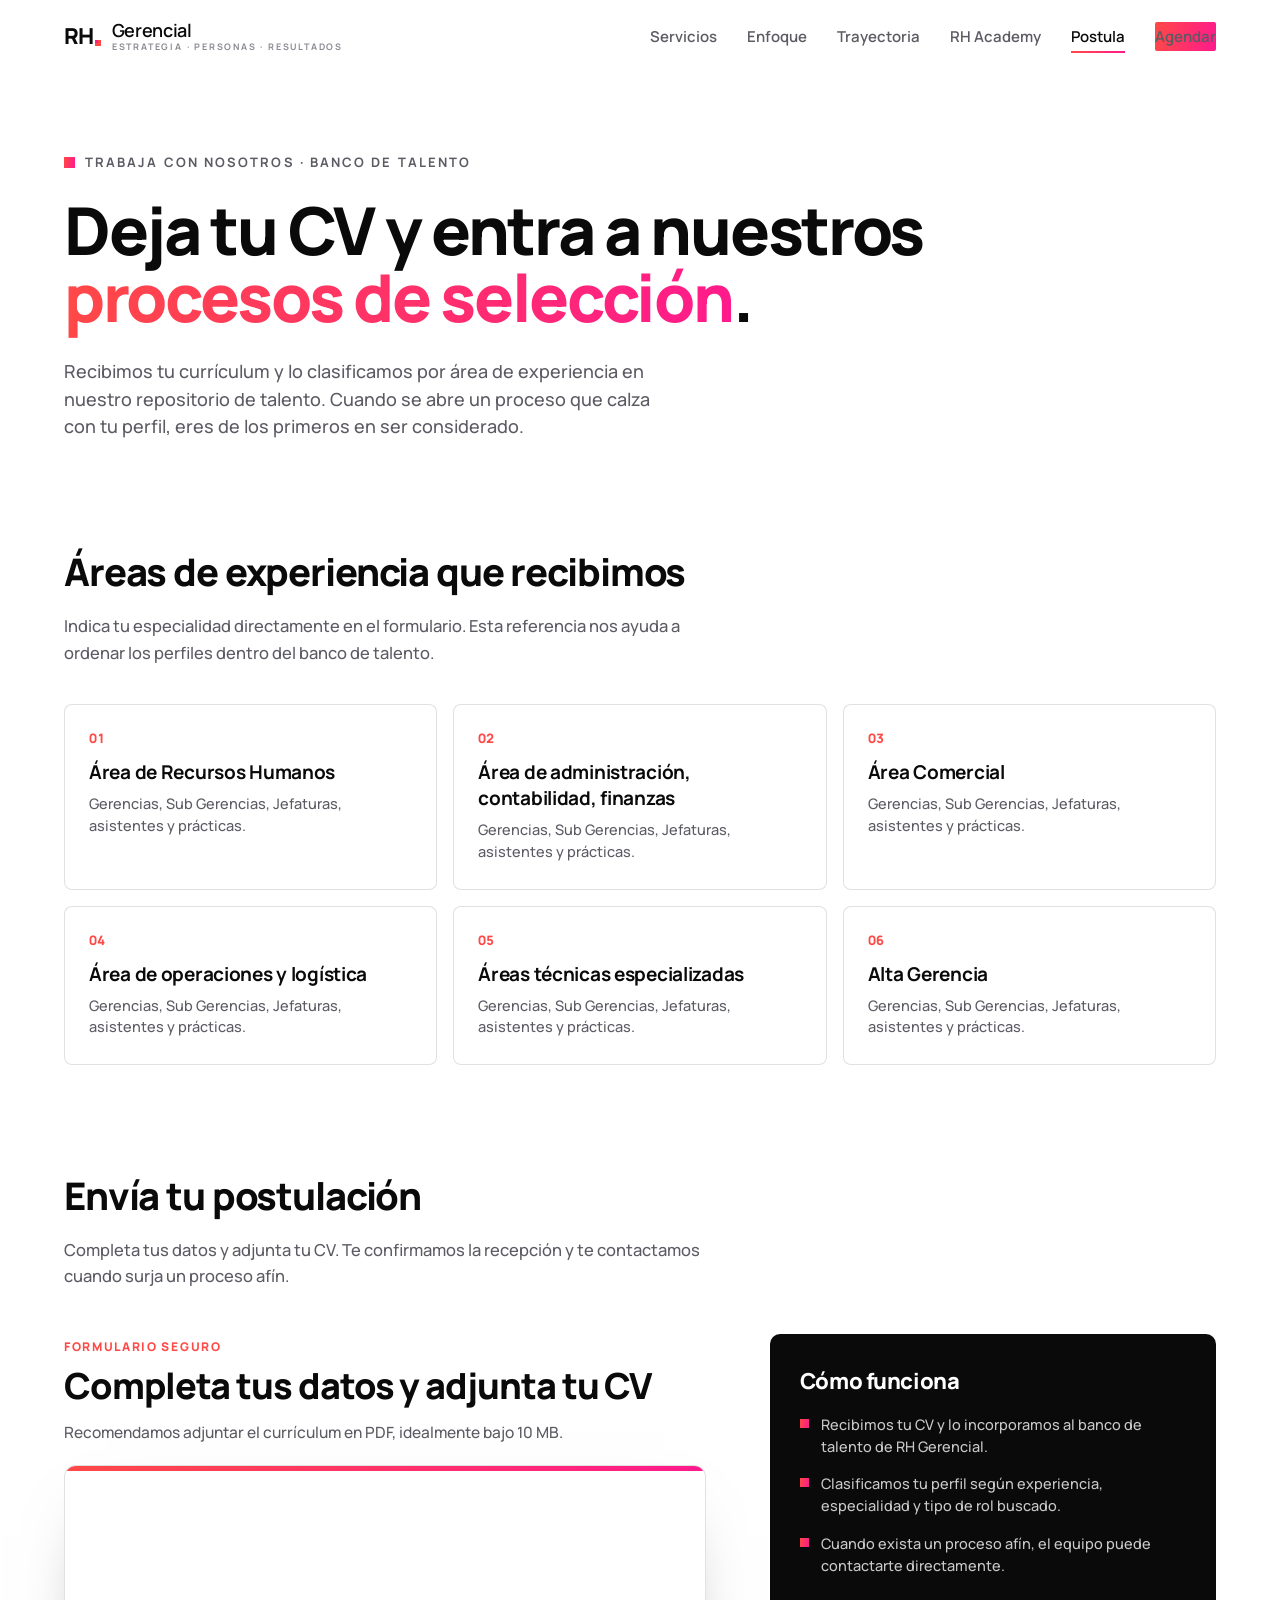
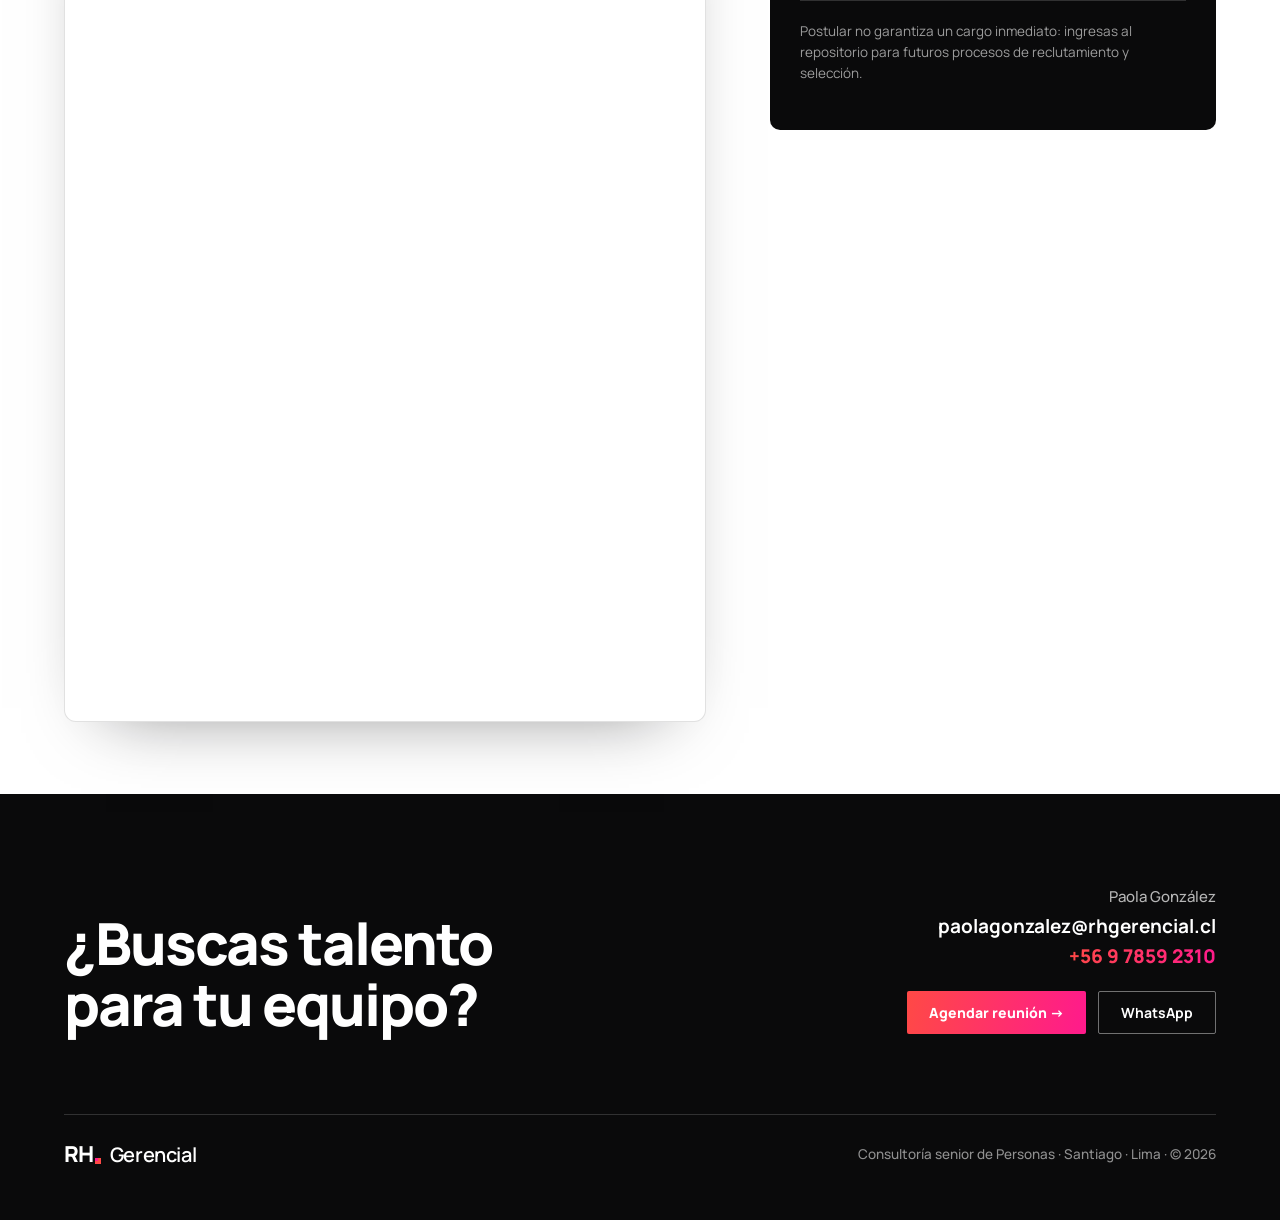
==== commit ff4b9397: "modificacion formulario postulación" ====
--- a/postula.html
+++ b/postula.html
@@ -202,7 +202,7 @@
 <div class="tally-panel-head">
 <span class="tally-kicker">Formulario seguro</span>
 <h2>Completa tus datos y adjunta tu CV</h2>
-<p>Usamos Tally para recibir el formulario y almacenar el archivo enviado. Recomendamos adjuntar el currículum en PDF, idealmente bajo 10 MB.</p>
+<p>Recomendamos adjuntar el currículum en PDF, idealmente bajo 10 MB.</p>
 </div>
 <div class="tally-form-card">
 <iframe data-tally-src="https://tally.so/embed/PdrebP?alignLeft=1&hideTitle=1&transparentBackground=1&dynamicHeight=1" loading="lazy" width="100%" height="850" frameborder="0" marginheight="0" marginwidth="0" title="Base CV"></iframe>
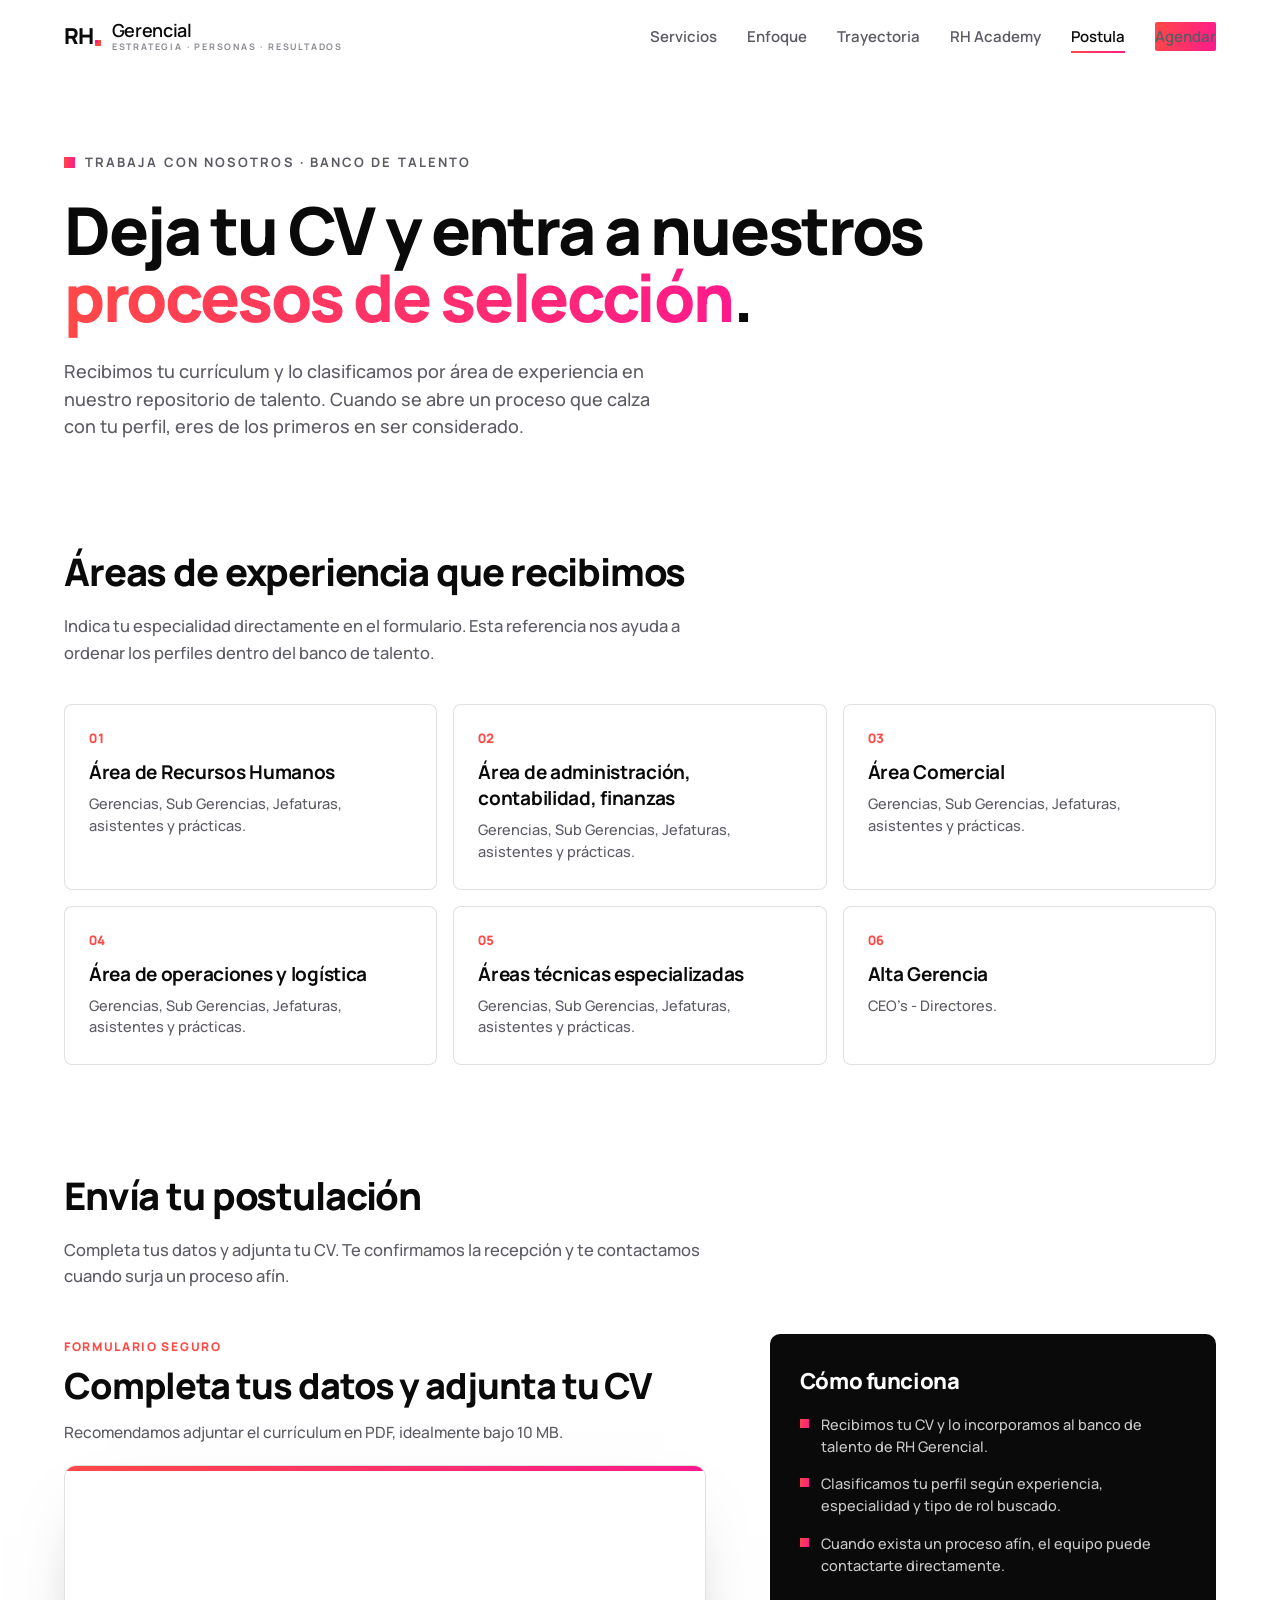
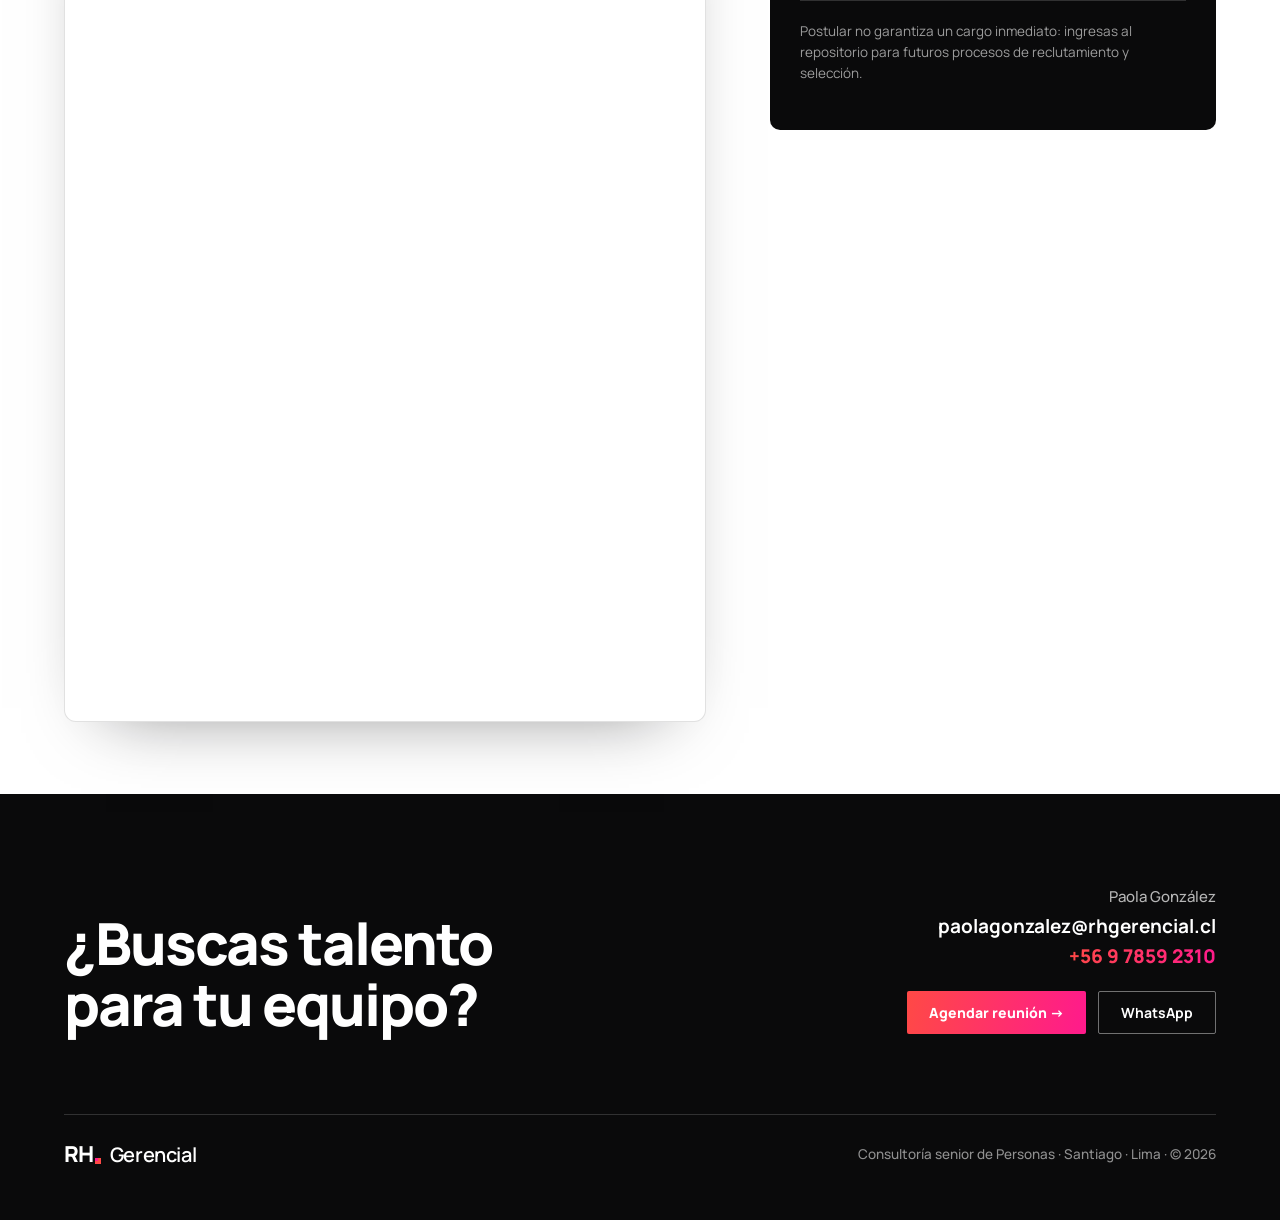
==== commit c88f2470: "correcccion tarjeta gerencias" ====
--- a/postula.html
+++ b/postula.html
@@ -186,7 +186,7 @@
 <article class="area-card">
 
 <div class="ac-n">06</div><h3>Alta Gerencia</h3>
-<p>Gerencias, Sub Gerencias, Jefaturas, asistentes y prácticas.</p>
+<p>CEO's - Directores.</p>
 </article>
 </div>
 </section>
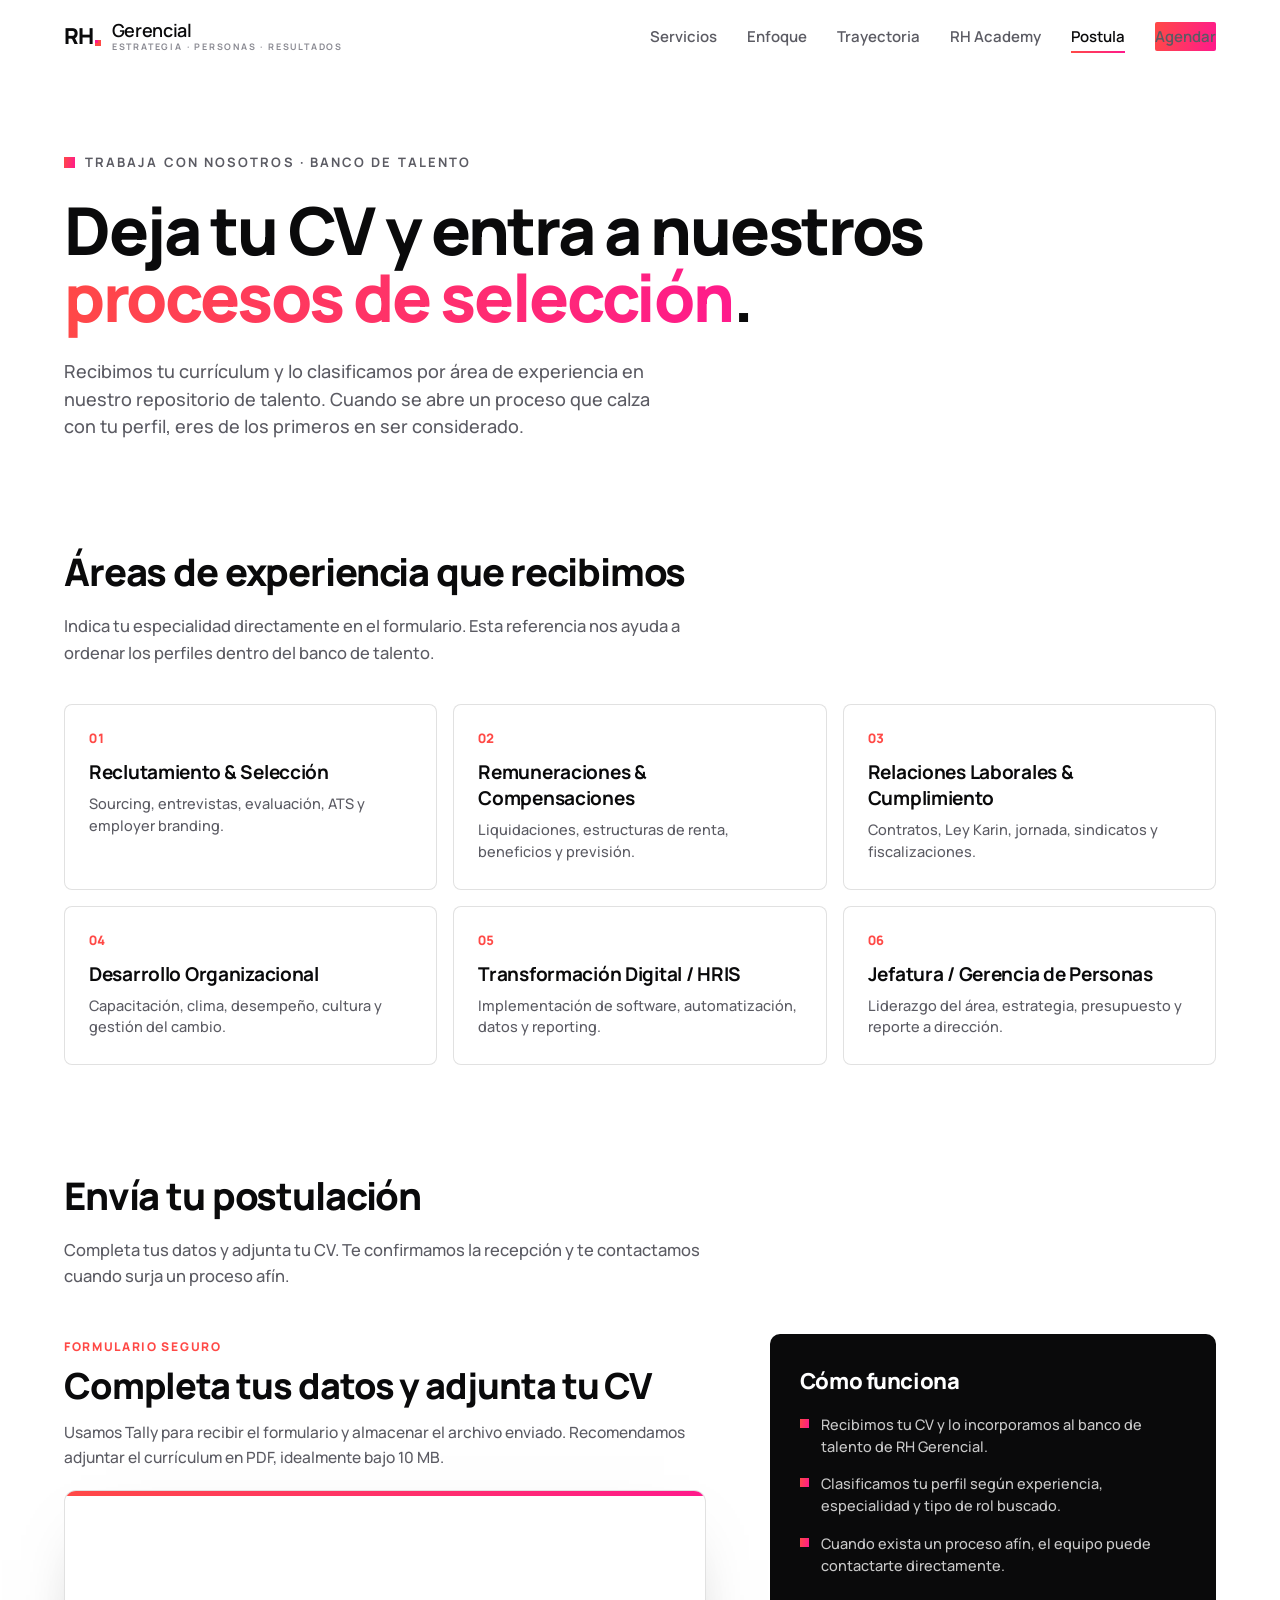
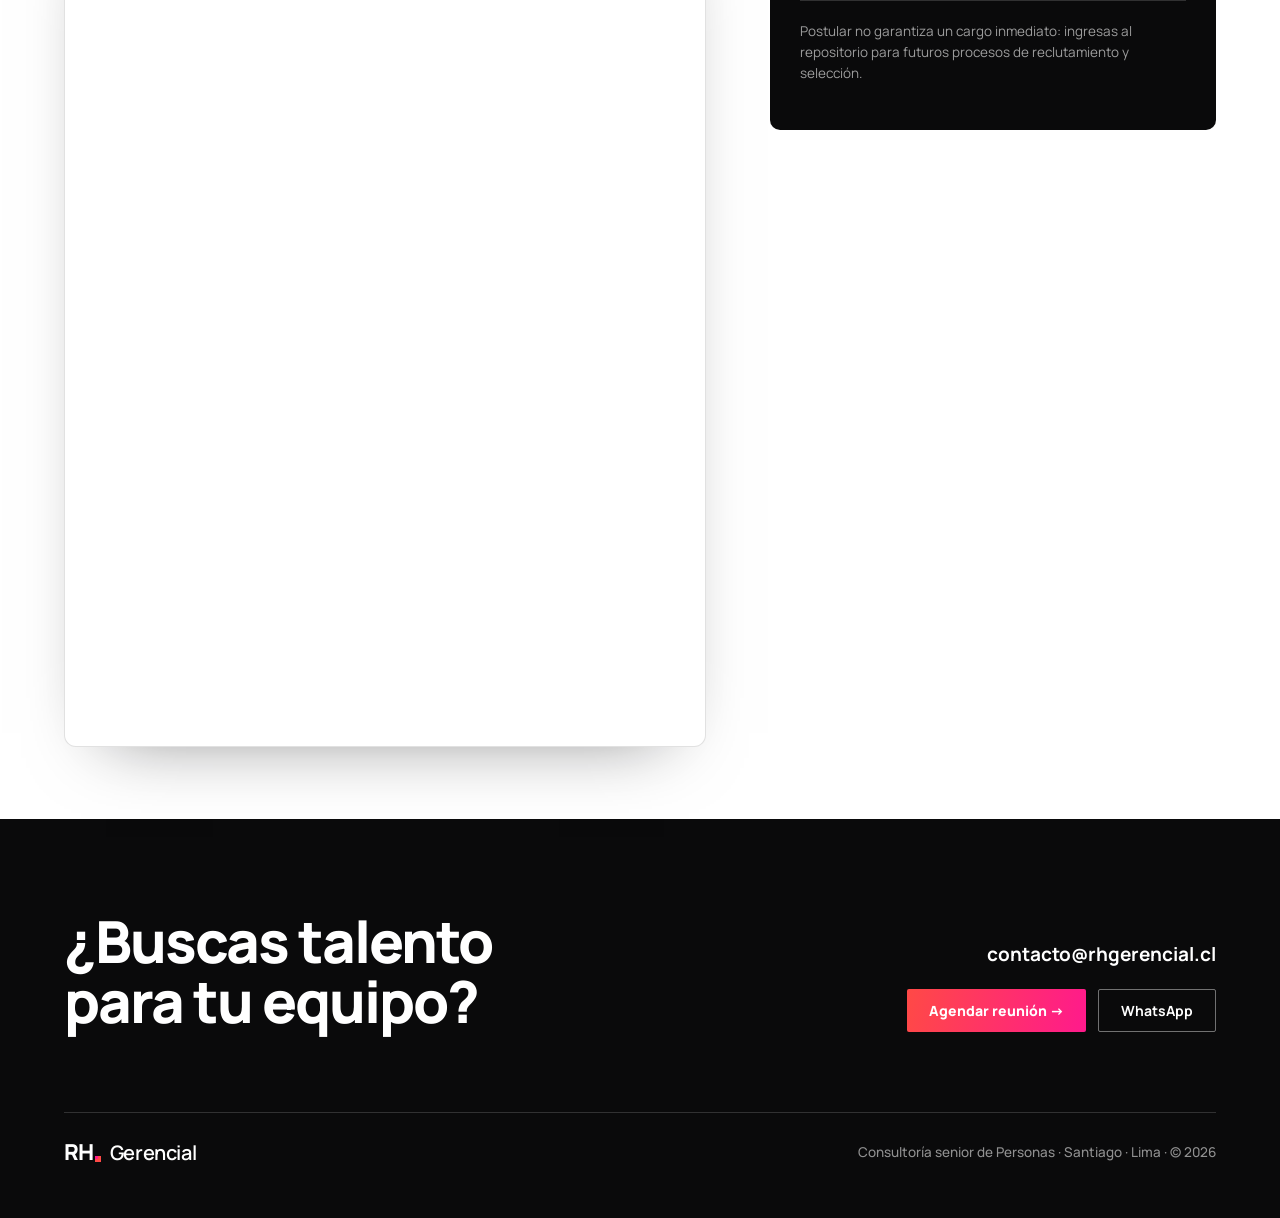
==== commit 6ba6304e: "ELIMINACIÓN BLOQUE" ====
--- a/postula.html
+++ b/postula.html
@@ -22,6 +22,17 @@
 <meta name="twitter:title" content="Postula · RH Gerencial"/>
 <meta name="twitter:description" content="Deja tu CV en RH Gerencial. Lo clasificamos por área de experiencia para nuestros procesos de reclutamiento y selección."/>
 <meta name="twitter:image" content="https://rhgerencial.cl/assets/img/og-rh-gerencial.jpg"/>
+<link rel="canonical" href="https://rhgerencial.cl/postula.html"/>
+<script type="application/ld+json">
+{
+  "@context": "https://schema.org",
+  "@type": "WebPage",
+  "name": "Postula · RH Gerencial",
+  "url": "https://rhgerencial.cl/postula.html",
+  "description": "Deja tu CV en RH Gerencial. Lo clasificamos por área de experiencia para nuestros procesos de reclutamiento y selección.",
+  "isPartOf": { "@type": "WebSite", "name": "RH Gerencial", "url": "https://rhgerencial.cl/" }
+}
+</script>
 <link href="https://fonts.googleapis.com" rel="preconnect"/>
 <link crossorigin="" href="https://fonts.gstatic.com" rel="preconnect"/>
 <link href="https://fonts.googleapis.com/css2?family=Manrope:wght@400;500;600;700;800&amp;display=swap" rel="stylesheet"/>
@@ -138,7 +149,7 @@
 <a href="index.html#trayectoria">Trayectoria</a>
 <a href="rh-academy.html">RH Academy</a>
 <a class="active" href="postula.html">Postula</a>
-<a class="btn-grad" href="https://calendly.com/paolagonzalez-rhgerencial/30min?month=2026-06" rel="noopener" target="_blank">Agendar</a>
+<a class="btn-grad" href="https://calendly.com/paolagonzalez-rhgerencial/30min" rel="noopener" target="_blank">Agendar</a>
 </nav>
 <button aria-expanded="false" aria-label="Abrir menú" class="hamburger" id="hamburger">
 <span></span><span></span><span></span>
@@ -160,33 +171,33 @@
 <div class="areas" id="areas">
 <article class="area-card">
 
-<div class="ac-n">01</div><h3>Área de Recursos Humanos</h3>
-<p>Gerencias, Sub Gerencias, Jefaturas, asistentes y prácticas.</p>
-</article>
-<article class="area-card">
-
-<div class="ac-n">02</div><h3>Área de administración, contabilidad, finanzas</h3>
-<p>Gerencias, Sub Gerencias, Jefaturas, asistentes y prácticas.</p>
-</article>
-<article class="area-card">
-
-<div class="ac-n">03</div><h3>Área Comercial    </h3>
-<p>Gerencias, Sub Gerencias, Jefaturas, asistentes y prácticas.</p>
-</article>
-<article class="area-card">
-
-<div class="ac-n">04</div><h3>Área de operaciones y logística</h3>
-<p>Gerencias, Sub Gerencias, Jefaturas, asistentes y prácticas.</p>
-</article>
-<article class="area-card">
-
-<div class="ac-n">05</div><h3>Áreas técnicas especializadas</h3>
-<p>Gerencias, Sub Gerencias, Jefaturas, asistentes y prácticas.</p>
-</article>
-<article class="area-card">
-
-<div class="ac-n">06</div><h3>Alta Gerencia</h3>
-<p>CEO's - Directores.</p>
+<div class="ac-n">01</div><h3>Reclutamiento &amp; Selección</h3>
+<p>Sourcing, entrevistas, evaluación, ATS y employer branding.</p>
+</article>
+<article class="area-card">
+
+<div class="ac-n">02</div><h3>Remuneraciones &amp; Compensaciones</h3>
+<p>Liquidaciones, estructuras de renta, beneficios y previsión.</p>
+</article>
+<article class="area-card">
+
+<div class="ac-n">03</div><h3>Relaciones Laborales &amp; Cumplimiento</h3>
+<p>Contratos, Ley Karin, jornada, sindicatos y fiscalizaciones.</p>
+</article>
+<article class="area-card">
+
+<div class="ac-n">04</div><h3>Desarrollo Organizacional</h3>
+<p>Capacitación, clima, desempeño, cultura y gestión del cambio.</p>
+</article>
+<article class="area-card">
+
+<div class="ac-n">05</div><h3>Transformación Digital / HRIS</h3>
+<p>Implementación de software, automatización, datos y reporting.</p>
+</article>
+<article class="area-card">
+
+<div class="ac-n">06</div><h3>Jefatura / Gerencia de Personas</h3>
+<p>Liderazgo del área, estrategia, presupuesto y reporte a dirección.</p>
 </article>
 </div>
 </section>
@@ -202,7 +213,7 @@
 <div class="tally-panel-head">
 <span class="tally-kicker">Formulario seguro</span>
 <h2>Completa tus datos y adjunta tu CV</h2>
-<p>Recomendamos adjuntar el currículum en PDF, idealmente bajo 10 MB.</p>
+<p>Usamos Tally para recibir el formulario y almacenar el archivo enviado. Recomendamos adjuntar el currículum en PDF, idealmente bajo 10 MB.</p>
 </div>
 <div class="tally-form-card">
 <iframe data-tally-src="https://tally.so/embed/PdrebP?alignLeft=1&hideTitle=1&transparentBackground=1&dynamicHeight=1" loading="lazy" width="100%" height="850" frameborder="0" marginheight="0" marginwidth="0" title="Base CV"></iframe>
@@ -227,11 +238,9 @@
 <div class="foot-top">
 <h2>¿Buscas talento<br/>para tu equipo?</h2>
 <div class="foot-contact">
-<div class="name">Paola González</div>
-<a class="mail" href="mailto:paolagonzalez@rhgerencial.cl">paolagonzalez@rhgerencial.cl</a>
-<div class="phone grad-text">+56 9 7859 2310</div>
+<a class="mail" href="mailto:contacto@rhgerencial.cl">contacto@rhgerencial.cl</a>
 <div class="foot-cta">
-<a class="btn-grad" href="https://calendly.com/paolagonzalez-rhgerencial/30min?month=2026-06" rel="noopener" target="_blank">Agendar reunión →</a>
+<a class="btn-grad" href="https://calendly.com/paolagonzalez-rhgerencial/30min" rel="noopener" target="_blank">Agendar reunión →</a>
 <a class="btn-out" href="https://wa.me/56978592310?text=Hola%2C%20quisiera%20consultar%20por%20los%20servicios%20de%20asesor%C3%ADa%20en%20RRHH" rel="noopener" target="_blank">WhatsApp</a>
 </div>
 </div>
